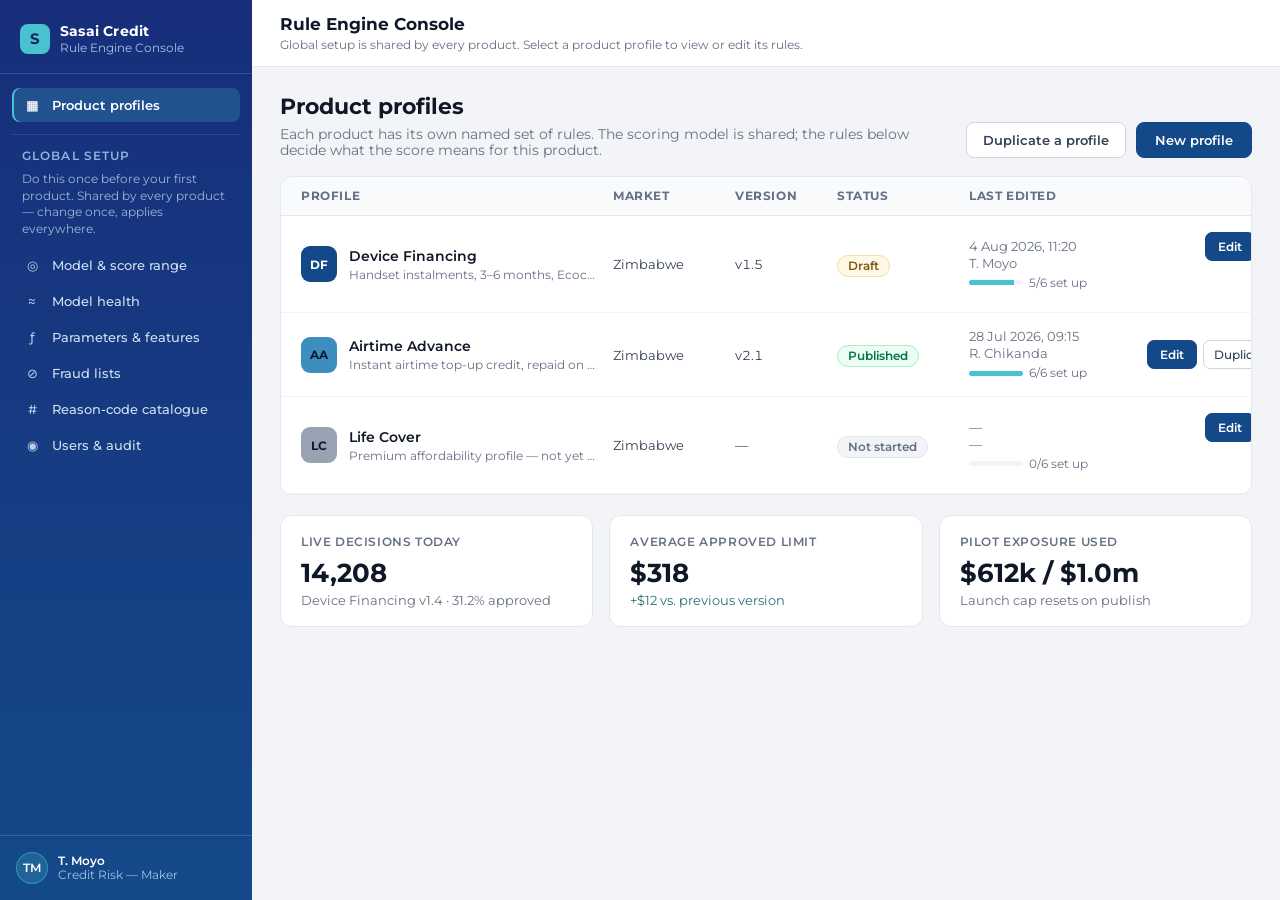
==== index.html @ 937eac9e "Sasai Credit — Rule Engine Console A maker-checker console for configuring credit decisioning per pr" ====
<!DOCTYPE html>
<html lang="en">
<head>
<meta charset="utf-8">
<meta name="viewport" content="width=device-width, initial-scale=1">
<title>Sasai Credit — Rule Engine Console</title>
<link rel="preconnect" href="https://fonts.googleapis.com">
<link rel="preconnect" href="https://fonts.gstatic.com" crossorigin>
<link href="https://fonts.googleapis.com/css2?family=Montserrat:wght@400;500;600;700&display=swap" rel="stylesheet">
<link rel="stylesheet" href="styles.css">
</head>
<body>

<div class="shell">

  <aside class="sidebar">
    <div class="sidebar-brand">
      <div class="brand-mark">S</div>
      <div>
        <div class="brand-name">Sasai Credit</div>
        <div class="brand-sub">Rule Engine Console</div>
      </div>
    </div>

    <nav class="sidebar-nav" id="nav">
      <div class="nav-heading">Configure</div>
    </nav>

    <div class="sidebar-user">
      <div class="user-avatar">TM</div>
      <div class="user-meta">
        <div class="user-name">T. Moyo</div>
        <div class="user-role">Credit Risk — Maker</div>
      </div>
    </div>
  </aside>

  <main class="main">

    <header class="topbar" id="topbar"></header>

    <div class="content" id="view"></div>

  </main>

  <div id="modal"></div>

  <div id="a11y-status" class="sr-only" role="status" aria-live="polite" aria-atomic="true"></div>

</div>

<script src="data.js"></script>
<script src="app.js"></script>
</body>
</html>
---- styles.css ----
/* Sasai Credit — Rule Engine Console */

html, body { margin: 0; padding: 0; background: #ffffff; }
body {
  font-family: Montserrat, Arial, Helvetica, sans-serif;
  color: #101828;
  -webkit-font-smoothing: antialiased;
}
a { color: #144989; text-decoration: none; }
a:hover { color: #172E7B; text-decoration: underline; }
input, select, button, textarea { font-family: inherit; }
::-webkit-scrollbar { width: 10px; height: 10px; }
::-webkit-scrollbar-thumb { background: #D0D5DD; border-radius: 8px; border: 3px solid #fff; }

/* ---------- A11y foundations ---------- */

/* One global, on-brand focus treatment. Nothing anywhere may suppress it. */
:focus-visible {
  outline: 2px solid #144989;
  outline-offset: 2px;
  border-radius: 6px;
}
/* Light-on-dark variant for the navy sidebar */
.sidebar :focus-visible { outline-color: #48C2CF; }
/* Dark chrome (active tabs, primary buttons, chips on navy) keep the navy ring */
.btn-primary:focus-visible, .val-chip.on:focus-visible, .di-tab.active:focus-visible {
  outline-color: #144989;
  outline-offset: 3px;
}

/* Headings carry the existing classes; strip the UA defaults so styling is unchanged. */
h1, h2, h3, h4, h5, h6 { margin: 0; font-size: inherit; font-weight: inherit; }

/* Visually hidden but available to assistive technology */
.sr-only {
  position: absolute;
  width: 1px; height: 1px;
  padding: 0; margin: -1px;
  overflow: hidden;
  clip: rect(0 0 0 0);
  clip-path: inset(50%);
  white-space: nowrap;
  border: 0;
}

/* ---------- Layout ---------- */

.shell { display: flex; min-height: 100vh; background: #F2F4F7; }

.sidebar {
  width: 252px;
  flex: 0 0 252px;
  background: linear-gradient(180deg, #172E7B 0%, #144989 100%);
  color: #fff;
  display: flex;
  flex-direction: column;
  position: sticky;
  top: 0;
  height: 100vh;
}
.sidebar-brand {
  padding: 22px 20px 18px 20px;
  display: flex;
  align-items: center;
  gap: 10px;
  border-bottom: 1px solid rgba(255,255,255,0.14);
}
.brand-mark {
  width: 30px; height: 30px; border-radius: 8px;
  background: #48C2CF;
  display: flex; align-items: center; justify-content: center;
  font-weight: 700; font-size: 15px; color: #10265E;
}
.brand-name { font-size: 14px; font-weight: 700; letter-spacing: 0.2px; }
.brand-sub { font-size: 11.5px; color: #9FC6E8; margin-top: 1px; }

.sidebar-nav {
  padding: 14px 12px;
  display: flex;
  flex-direction: column;
  gap: 2px;
  overflow-y: auto;
}
.nav-heading {
  font-size: 11.5px; letter-spacing: 1.1px; text-transform: uppercase;
  color: #8FB4DB; padding: 8px 10px 6px 10px; font-weight: 600;
  margin-top: 10px;
  border-top: 1px solid rgba(255,255,255,0.10);
  padding-top: 14px;
}
.nav-helper {
  font-size: 11.5px; color: rgba(207,224,240,0.75);
  padding: 0 10px 8px 10px; line-height: 1.45;
}
.nav-btn {
  display: flex; align-items: center; gap: 11px;
  min-height: 24px;
  width: 100%; text-align: left;
  padding: 9px 11px; border-radius: 8px;
  border: none; cursor: pointer;
  font-size: 13px; font-weight: 500;
  color: #CFE0F0; background: transparent;
}
.nav-btn .nav-icon { width: 18px; text-align: center; font-size: 13px; opacity: 0.9; }
.nav-btn.active {
  font-weight: 600; color: #fff;
  background: rgba(72,194,207,0.22);
  box-shadow: inset 2px 0 0 #48C2CF;
}
.nav-btn:not(.active):hover { background: rgba(255,255,255,0.06); color: #fff; }

.sidebar-user {
  margin-top: auto;
  padding: 16px;
  border-top: 1px solid rgba(255,255,255,0.14);
  display: flex; align-items: center; gap: 10px;
}
.user-avatar {
  width: 30px; height: 30px; border-radius: 50%;
  background: rgba(72,194,207,0.22);
  border: 1px solid rgba(72,194,207,0.5);
  display: flex; align-items: center; justify-content: center;
  font-size: 11.5px; font-weight: 600;
}
.user-meta { line-height: 1.3; }
.user-name { font-size: 12px; font-weight: 600; }
.user-role { font-size: 11.5px; color: #9FC6E8; }

.main { flex: 1; min-width: 0; display: flex; flex-direction: column; }

.topbar {
  position: sticky; top: 0; z-index: 20;
  background: #ffffff;
  border-bottom: 1px solid #E4E7EC;
  padding: 14px 28px;
  display: flex; align-items: center; gap: 18px;
}
.topbar-title { min-width: 0; }
.topbar-row { display: flex; align-items: center; gap: 10px; }
.profile-name { font-size: 17px; font-weight: 700; color: #101828; }
.version-pill {
  font-size: 11.5px; font-weight: 600; color: #144989;
  background: #EAF0F7; border: 1px solid #D3E0EE;
  padding: 2px 8px; border-radius: 20px;
}
.profile-sub { font-size: 12px; color: #667085; margin-top: 3px; }
.topbar-actions { margin-left: auto; display: flex; align-items: center; gap: 10px; }
.dirty-label { font-size: 12px; color: #667085; margin-right: 4px; }

.content {
  flex: 1;
  padding: 26px 28px 60px 28px;
  max-width: 1320px;
  width: 100%;
  box-sizing: border-box;
}

/* ---------- Buttons ---------- */

.btn {
  padding: 9px 16px; border-radius: 8px;
  font-size: 13px; font-weight: 600; cursor: pointer;
}
.btn-outline { border: 1px solid #D0D5DD; background: #fff; color: #344054; }
.btn-outline:hover { border-color: #144989; color: #144989; }
.btn-primary { border: 1px solid #144989; background: #144989; color: #fff; }
.btn-primary:hover { background: #172E7B; border-color: #172E7B; }
.btn-primary.btn-wide { padding: 9px 20px; }

.btn-sm { padding: 6px 10px; border-radius: 7px; font-size: 12px; font-weight: 500; min-height: 24px; box-sizing: border-box; }
.btn-sm.btn-outline:hover { border-color: #144989; color: #344054; }
.btn-sm.btn-primary { padding: 6px 12px; font-weight: 600; }

/* ---------- Shared blocks ---------- */

.page-title { margin: 0; font-size: 22px; font-weight: 700; color: #101828; }
.page-desc {
  margin: 6px 0 0 0; font-size: 13.5px; color: #667085;
  max-width: 680px; text-wrap: pretty;
}
.page-head { display: flex; align-items: flex-end; gap: 16px; margin-bottom: 18px; }
.page-head-actions { margin-left: auto; display: flex; align-items: center; gap: 10px; }

.card {
  background: #fff;
  border: 1px solid #E4E7EC;
  border-radius: 12px;
}

.chip {
  font-size: 11.5px; font-weight: 600;
  padding: 3px 10px; border-radius: 20px;
  white-space: nowrap;
}

.grid-head {
  background: #F9FAFB;
  border-bottom: 1px solid #E4E7EC;
  font-size: 11.5px; font-weight: 700;
  letter-spacing: 0.6px; text-transform: uppercase; color: #667085;
}

/* ---------- Profiles ---------- */

.profiles-grid {
  display: grid;
  grid-template-columns: minmax(300px, 2.2fr) minmax(110px, 1fr) minmax(90px, 0.8fr) minmax(120px, 1fr) minmax(150px, 1.3fr) 210px;
  gap: 12px;
  padding: 12px 20px;
  min-width: 1040px;
}
.profile-row { padding: 16px 20px; border-bottom: 1px solid #F2F4F7; align-items: center; }
.profile-row:hover { background: #FBFCFD; }

.stat-cards { display: grid; grid-template-columns: repeat(3, 1fr); gap: 16px; margin-top: 20px; }
.stat-card { padding: 18px 20px; }
.stat-label {
  font-size: 12px; color: #667085; font-weight: 600;
  text-transform: uppercase; letter-spacing: 0.6px;
}
.stat-value { font-size: 26px; font-weight: 700; color: #101828; margin-top: 8px; }
.stat-note { font-size: 12.5px; color: #667085; margin-top: 4px; }

/* ---------- Rule editor ---------- */

.section-card { margin-bottom: 14px; overflow: hidden; }
.section-head {
  display: flex; align-items: center; gap: 14px;
  padding: 15px 20px; cursor: pointer;
}
.section-head:hover { background: #FBFCFD; }
.section-num {
  width: 26px; height: 26px; border-radius: 7px;
  background: #EAF0F7; color: #144989;
  display: flex; align-items: center; justify-content: center;
  font-size: 12px; font-weight: 700;
}
.section-title { font-size: 14.5px; font-weight: 700; color: #101828; }
.section-desc { font-size: 12.5px; color: #667085; margin-top: 2px; }
.section-count {
  font-size: 11.5px; font-weight: 600; color: #344054;
  background: #F2F4F7; padding: 4px 10px; border-radius: 20px;
}
.section-chevron {
  font-size: 12px; color: #667085;
  min-width: 24px; min-height: 24px; margin: -4px -6px -4px 0;
  display: inline-flex; align-items: center; justify-content: center;
}

.rule-row { padding: 14px 20px; border-bottom: 1px solid #F6F7F9; }
.rule-inner { display: flex; align-items: flex-start; gap: 14px; }
.rule-sentence { font-size: 13.5px; line-height: 1.55; text-wrap: pretty; }
.rule-controls {
  display: flex; flex-wrap: wrap; align-items: center;
  gap: 8px; margin-top: 10px;
}
.rule-controls select, .rule-controls input {
  height: 34px; padding: 0 10px;
  border: 1px solid #D0D5DD; border-radius: 8px;
  background: #fff; font-size: 12.5px; color: #101828;
}
.rule-controls select { cursor: pointer; }
.rule-param { min-width: 210px; }
.rule-op { min-width: 110px; }
.rule-value { width: 170px; }
.rule-then { font-size: 12px; color: #667085; padding: 0 2px; }
.rule-action {
  background: #F8FAFC !important;
  color: #144989 !important;
  font-weight: 600;
  min-width: 200px;
}
.rule-code {
  font-size: 11.5px; font-weight: 600; color: #667085;
  background: #F2F4F7; border: 1px solid #E4E7EC;
  padding: 5px 9px; border-radius: 6px;
  font-family: Arial, sans-serif;
}
.rule-remove {
  border: none; background: transparent; color: #667085;
  font-size: 15px; cursor: pointer; line-height: 1;
  min-width: 24px; min-height: 24px; padding: 4px 6px;
  display: inline-flex; align-items: center; justify-content: center;
  border-radius: 6px; box-sizing: border-box;
}
.rule-remove:hover { color: #B42318; background: #FEF3F2; }
/* Two-step delete: the second click confirms. */
.rule-remove.confirming {
  width: auto; padding: 4px 9px;
  font-size: 11.5px; font-weight: 700;
  color: #B42318; background: #FEF3F2; border: 1px solid #FECDCA;
}

.switch {
  flex: 0 0 auto;
  width: 38px; height: 22px; border-radius: 20px;
  border: none; cursor: pointer; padding: 0;
  position: relative; margin-top: 2px;
  background: #D0D5DD;
  transition: background 140ms;
}
.switch.on { background: #144989; }
.switch::before {
  content: ''; position: absolute;
  left: 0; right: 0; top: 50%;
  transform: translateY(-50%);
  height: 24px; min-width: 24px;
}
.switch .knob {
  position: absolute; top: 3px; left: 3px;
  width: 16px; height: 16px; border-radius: 50%;
  background: #fff; transition: left 140ms; display: block;
}
.switch.on .knob { left: 19px; }

.switch-lg { width: 40px; height: 23px; margin-top: 0; }
.switch-lg .knob { width: 17px; height: 17px; }
.switch-lg.on .knob { left: 20px; }

.add-rule-wrap { padding: 4px 20px 0 58px; }
.add-rule {
  padding: 8px 14px; border-radius: 8px;
  border: 1px dashed #B6C2D2; background: #fff;
  color: #144989; font-size: 12.5px; font-weight: 600; cursor: pointer;
}
.add-rule:hover { background: #F6F9FC; border-color: #144989; }

/* ---------- Score bands ---------- */

.bands-card { padding: 24px 26px 20px 26px; }
.bands-toolbar { display: flex; align-items: center; gap: 16px; margin-bottom: 18px; }
.bands-toolbar label { font-size: 13px; font-weight: 600; color: #344054; }
.score-input {
  height: 32px; width: 74px; padding: 0 10px;
  border: 1px solid #D0D5DD; border-radius: 8px;
  font-size: 12.5px; text-align: center;
}
.drag-hint { margin-left: auto; font-size: 12.5px; color: #667085; }

.ruler { position: relative; height: 122px; user-select: none; }
.ruler-track {
  position: absolute; left: 0; right: 0; top: 22px; height: 56px;
  border-radius: 10px; overflow: hidden; display: flex; background: #F2F4F7;
}
.band-seg {
  display: flex; flex-direction: column; justify-content: center;
  padding: 0 12px; box-sizing: border-box; overflow: hidden;
  border-right: 1px solid rgba(255,255,255,0.5);
}
.band-seg-label {
  font-size: 12.5px; font-weight: 700; color: #fff;
  white-space: nowrap; overflow: hidden; text-overflow: ellipsis;
}
.band-seg-range { font-size: 11.5px; color: rgba(255,255,255,0.88); margin-top: 2px; white-space: nowrap; }

.band-handle {
  position: absolute; top: 12px;
  padding: 0 11px; margin: 0 -11px;
  transform: translateX(-50%);
  cursor: ew-resize; touch-action: none;
  display: flex; flex-direction: column; align-items: center;
}
.band-handle-bar {
  width: 3px; height: 76px; background: #101828;
  border-radius: 2px; box-shadow: 0 0 0 2px rgba(255,255,255,0.9);
}
.band-handle-value {
  position: absolute; top: 82px; left: 50%;
  transform: translateX(-50%);
  background: #101828; color: #fff;
  font-size: 11.5px; font-weight: 700;
  padding: 3px 8px; border-radius: 6px;
  font-variant-numeric: tabular-nums;
}
.ruler-min { position: absolute; left: 0; top: 0; font-size: 11.5px; color: #667085; font-weight: 600; }
.ruler-max { position: absolute; right: 0; top: 0; font-size: 11.5px; color: #667085; font-weight: 600; }

.bands-table { margin-top: 26px; border: 1px solid #E4E7EC; border-radius: 10px; overflow-x: auto; }
.bands-grid {
  display: grid;
  grid-template-columns: minmax(150px, 1.4fr) minmax(90px, 0.9fr) minmax(190px, 1.6fr) minmax(90px, 0.9fr) minmax(80px, 0.8fr) minmax(140px, 1fr);
  gap: 12px;
  min-width: 860px;
}
.bands-grid.grid-head { padding: 11px 18px; }
.band-row { padding: 12px 18px; border-bottom: 1px solid #F2F4F7; align-items: center; }
.band-dot { width: 10px; height: 10px; border-radius: 3px; display: inline-block; }
.pop-track { flex: 1; height: 6px; background: #F2F4F7; border-radius: 4px; overflow: hidden; }
.pop-fill { height: 100%; }

/* ---------- Limits ---------- */

.limits-grid { display: grid; grid-template-columns: 1.15fr 1fr; gap: 16px; align-items: start; }
.panel { padding: 20px 22px; }
.panel-title { font-size: 14.5px; font-weight: 700; color: #101828; }
.panel-sub { font-size: 12.5px; color: #667085; margin-top: 4px; }

.howto {
  margin: 12px 0 0 0; padding: 12px 14px 12px 30px;
  background: #F8FAFC; border: 1px solid #E4E7EC; border-radius: 9px;
  font-size: 12.5px; color: #344054; line-height: 1.6;
}
.howto li { margin-bottom: 4px; text-wrap: pretty; }
.howto li:last-child { margin-bottom: 0; }
.howto code {
  font-family: inherit; font-weight: 700; color: #B42318;
  background: #FEF3F2; border: 1px solid #FECDCA;
  padding: 1px 6px; border-radius: 5px;
}
.howto-example {
  margin: 10px 0 0 0; font-size: 12.5px; color: #344054;
  padding: 9px 12px; border-left: 3px solid #48C2CF;
  background: rgba(72,194,207,0.08); border-radius: 0 7px 7px 0;
}
.matrix-axis-top {
  font-size: 11.5px; font-weight: 600; color: #667085;
  margin-bottom: 4px; padding-left: 2px;
}

.matrix-wrap { margin-top: 16px; overflow-x: auto; }
.matrix { width: 100%; border-collapse: collapse; font-size: 12.5px; }
.matrix th {
  padding: 8px 10px; color: #667085; font-weight: 700;
  font-size: 11.5px; text-transform: uppercase; letter-spacing: 0.5px;
}
.matrix th:first-child { text-align: left; }
.matrix td {
  padding: 9px 10px; border-top: 1px solid #F2F4F7;
  text-align: center; font-variant-numeric: tabular-nums; font-weight: 600;
}
.matrix td.matrix-band { text-align: left; color: #101828; white-space: nowrap; }

.field-row {
  display: flex; align-items: center; gap: 12px;
  padding: 9px 0; border-bottom: 1px solid #F6F7F9;
}
.field-label { font-size: 13px; color: #101828; font-weight: 500; }
.field-hint { font-size: 11.5px; color: #667085; margin-top: 2px; }
.field-value {
  font-size: 13px; font-weight: 700; color: #144989;
  background: #EAF0F7; border: 1px solid #D3E0EE;
  padding: 5px 12px; border-radius: 7px; white-space: nowrap;
}

/* Explanatory footnote panel used under a configuration screen */
.explainer-note {
  padding: 16px 18px;
  background: #F8FAFC; border: 1px solid #E4E7EC; border-radius: 10px;
  font-size: 13px; color: #344054; line-height: 1.6; text-wrap: pretty;
}

/* ---------- Simulation ---------- */

.sim-select {
  height: 38px; padding: 0 12px;
  border: 1px solid #D0D5DD; border-radius: 8px;
  background: #fff; font-size: 13px; cursor: pointer;
}
.sim-run { padding: 10px 20px; }
.sim-stats { display: grid; grid-template-columns: repeat(auto-fit, minmax(170px, 1fr)); gap: 14px; }
.sim-stat-label {
  font-size: 11.5px; color: #667085; font-weight: 700;
  text-transform: uppercase; letter-spacing: 0.6px;
}
.sim-grid { display: grid; grid-template-columns: 1.3fr 1fr; gap: 16px; margin-top: 16px; align-items: start; }
.sim-chart {
  margin-top: 20px; display: flex; align-items: flex-end; gap: 26px;
  height: 210px; padding: 0 6px; overflow: hidden;
}
.sim-col {
  flex: 1; display: flex; flex-direction: column; align-items: center;
  height: 100%; justify-content: flex-end; gap: 8px;
}
.sim-bars { display: flex; align-items: flex-end; gap: 6px; height: 100%; width: 100%; justify-content: center; }
.sim-bar { width: 26px; border-radius: 5px 5px 0 0; }
.sim-bar.live { background: #C7D3E2; }
.sim-bar.draft { background: #144989; }
.sim-col-label { font-size: 11.5px; color: #344054; font-weight: 600; text-align: center; }
.sim-col-pct { font-size: 11.5px; color: #667085; }
.sim-legend { display: flex; gap: 18px; margin-top: 16px; font-size: 12px; color: #667085; }
.sim-legend span { display: flex; align-items: center; gap: 6px; }
.legend-swatch { width: 10px; height: 10px; border-radius: 3px; display: inline-block; }

.driver-row { padding: 11px 0; border-bottom: 1px solid #F6F7F9; }
.driver-title { font-size: 13px; color: #101828; font-weight: 600; }
.driver-detail { font-size: 12.5px; color: #667085; margin-top: 3px; line-height: 1.5; text-wrap: pretty; }
.blast-note {
  margin-top: 14px; padding: 12px 14px;
  background: #FFF8E6; border: 1px solid #F5DFA5; border-radius: 9px;
  font-size: 12.5px; color: #7A5B12; line-height: 1.5;
}

/* ---------- Model health charts ---------- */

.dist-chart {
  display: flex; align-items: flex-end; gap: 3px;
  height: 150px; padding: 0 2px;
}
.dist-bar {
  flex: 1; background: #144989;
  border-radius: 3px 3px 0 0; min-height: 2px;
}
.dist-axis {
  display: flex; justify-content: space-between;
  font-size: 11.5px; color: #667085; margin-top: 6px; padding: 0 2px;
  font-variant-numeric: tabular-nums;
}

.badband-chart {
  display: flex; align-items: flex-end; gap: 14px;
  height: 185px; padding: 0 4px;
}
.badband-col {
  flex: 1; display: flex; flex-direction: column; align-items: center;
  justify-content: flex-end; height: 100%; gap: 5px; min-width: 0;
}
.badband-value {
  font-size: 11.5px; font-weight: 700; color: #344054;
  font-variant-numeric: tabular-nums;
}
.badband-bar {
  width: 100%; max-width: 46px; background: #144989;
  border-radius: 4px 4px 0 0; min-height: 3px;
}
.badband-label {
  font-size: 11.5px; color: #667085; font-weight: 600;
  text-align: center; white-space: nowrap; overflow: hidden;
  text-overflow: ellipsis; max-width: 100%;
}

/* ---------- Versions ---------- */

.versions-grid { display: grid; grid-template-columns: 1.1fr 1fr; gap: 16px; align-items: start; }
.list-card { overflow: hidden; }
.list-card-head {
  padding: 15px 20px; border-bottom: 1px solid #E4E7EC;
  font-size: 14.5px; font-weight: 700; color: #101828;
}
.version-row {
  display: flex; gap: 14px; padding: 15px 20px;
  border-bottom: 1px solid #F2F4F7; align-items: flex-start;
}
.version-dot { width: 9px; height: 9px; border-radius: 50%; margin-top: 6px; flex: 0 0 9px; }
.version-name { font-size: 13.5px; font-weight: 700; color: #101828; }
.version-summary { font-size: 12.5px; color: #667085; margin-top: 4px; line-height: 1.5; text-wrap: pretty; }
.version-meta { font-size: 11.5px; color: #667085; margin-top: 5px; }
.version-action {
  padding: 6px 12px; border-radius: 7px;
  min-height: 24px; box-sizing: border-box;
  border: 1px solid #D0D5DD; background: #fff;
  font-size: 12px; font-weight: 600; cursor: pointer; white-space: nowrap;
}
.version-action:hover { border-color: #144989; }

.audit-row { padding: 13px 20px; border-bottom: 1px solid #F6F7F9; }
.audit-what { font-size: 12.5px; color: #101828; line-height: 1.5; text-wrap: pretty; }
.audit-when { font-size: 11.5px; color: #667085; margin-top: 4px; }

/* ---------- Profile workspace ---------- */

.profile-row-click { cursor: pointer; }

.crumbs {
  display: flex; align-items: center; gap: 8px;
  font-size: 12.5px; margin-bottom: 14px;
}
.crumb-sep { color: #667085; }
.crumb-current { color: #667085; font-weight: 600; }

.tabbar {
  display: flex; gap: 2px; flex-wrap: wrap;
  border-bottom: 1px solid #E4E7EC;
  margin-bottom: 18px;
}
.tab {
  padding: 10px 14px;
  min-height: 24px; box-sizing: border-box;
  border: none; background: transparent; cursor: pointer;
  font-size: 13px; font-weight: 600; color: #667085;
  border-bottom: 2px solid transparent;
  margin-bottom: -1px;
}
.tab:hover { color: #144989; }
.tab.active { color: #144989; border-bottom-color: #144989; }

.mode-pill {
  font-size: 11.5px; font-weight: 600;
  padding: 3px 10px; border-radius: 20px; white-space: nowrap;
  background: #F2F4F7; color: #667085; border: 1px solid #E4E7EC;
}
.mode-pill.editing {
  background: rgba(72,194,207,0.14); color: #144989; border-color: rgba(72,194,207,0.5);
}

.view-banner {
  display: flex; align-items: center; justify-content: space-between; gap: 14px;
  margin-bottom: 18px; padding: 11px 14px;
  background: #F8FAFC; border: 1px solid #E4E7EC; border-radius: 9px;
  font-size: 12.5px; color: #344054; line-height: 1.5;
}

/* Read-only view: form controls and mutating buttons are inert and dimmed;
   navigation (tabs, section collapse, links) keeps working. */
.profile-content.view-mode input,
.profile-content.view-mode select,
.profile-content.view-mode textarea,
.profile-content.view-mode .switch,
.profile-content.view-mode .band-handle,
.profile-content.view-mode .add-rule,
.profile-content.view-mode .rule-remove,
.profile-content.view-mode .version-action,
.profile-content.view-mode .val-chip,
.profile-content.view-mode .btn {
  pointer-events: none;
  opacity: 0.55;
}

/* ---------- Global setup ---------- */

.global-note {
  display: inline-flex; align-items: center;
  margin-bottom: 18px; padding: 8px 14px;
  background: rgba(72,194,207,0.10);
  border: 1px solid rgba(72,194,207,0.45);
  border-radius: 8px;
  font-size: 12.5px; color: #144989; font-weight: 500;
}
.nav-link {
  color: #144989; font-weight: 600; cursor: pointer;
}
.nav-link:hover { color: #172E7B; text-decoration: underline; }
.readonly-value {
  font-size: 13px; font-weight: 700; color: #344054;
  background: #F2F4F7; border: 1px solid #E4E7EC;
  padding: 5px 12px; border-radius: 7px; white-space: nowrap;
}
.inherited-tag { font-size: 12px; color: #667085; }
.param-label-input {
  flex: 1; min-width: 0;
  height: 32px; padding: 0 10px;
  border: 1px solid #D0D5DD; border-radius: 8px;
  font-size: 12.5px; color: #101828; background: #fff;
}
.param-label-input:focus { border-color: #144989; }
.param-usage {
  font-size: 11.5px; color: #667085; white-space: nowrap;
  width: 220px; text-align: right;
}
.user-avatar-dark {
  color: #144989;
  background: #EAF0F7;
  border: 1px solid #D3E0EE;
  flex: 0 0 30px;
}

/* ---------- Section scoping: typed values & warnings ---------- */

.field-invalid { border-color: #F5A623 !important; background: #FFFBF2 !important; }

.rule-row-warn { box-shadow: inset 3px 0 0 #F5A623; }
.rule-warn {
  margin-top: 8px; padding: 7px 10px;
  background: #FFF8E6; border: 1px solid #F5DFA5; border-radius: 7px;
  font-size: 11.5px; color: #7A5B12; line-height: 1.5;
}
.rule-warn strong { font-weight: 700; }
.rule-warn .nav-link { color: #7A5B12; text-decoration: underline; }

.val-num {
  display: inline-flex; align-items: center; gap: 5px;
  height: 34px; padding: 0 10px;
  border: 1px solid #D0D5DD; border-radius: 8px; background: #fff;
}
.val-affix { font-size: 12.5px; color: #667085; font-weight: 600; }
.val-input {
  width: 78px; border: none !important;
  font-size: 12.5px; color: #101828; font-weight: 600;
  font-variant-numeric: tabular-nums; background: transparent;
  padding: 0 !important; height: auto !important;
}
.val-unit { font-size: 11.5px; color: #667085; white-space: nowrap; }
.val-select { width: auto; min-width: 190px; max-width: 280px; cursor: pointer; }

.val-chips { display: inline-flex; align-items: center; gap: 5px; flex-wrap: wrap; }
.val-chip {
  padding: 6px 10px; border-radius: 20px;
  min-height: 24px; min-width: 24px; box-sizing: border-box;
  border: 1px solid #D0D5DD; background: #fff;
  font-size: 11.5px; font-weight: 500; color: #667085; cursor: pointer;
}
.val-chip:hover { border-color: #144989; color: #144989; }
.val-chip.on { background: #144989; border-color: #144989; color: #fff; font-weight: 600; }
.val-chip-unknown { background: #F5A623; border-color: #F5A623; }

/* ---------- Parameters: type + section tags ---------- */

.param-row { padding: 12px 0; border-bottom: 1px solid #F2F4F7; }
.param-row-top { display: flex; align-items: center; gap: 10px; flex-wrap: wrap; }
.param-row-top .param-label-input { flex: 1 1 240px; min-width: 240px; }
.param-row-top .param-usage { width: auto; }
.param-type {
  font-size: 11.5px; font-weight: 600; color: #144989;
  background: #EAF0F7; border: 1px solid #D3E0EE;
  padding: 3px 9px; border-radius: 20px; white-space: nowrap;
}
.param-values {
  margin-top: 7px; font-size: 11.5px; color: #667085;
  display: flex; align-items: center; gap: 5px; flex-wrap: wrap;
}
.param-value-chip {
  background: #F2F4F7; border-radius: 5px;
  padding: 2px 7px; color: #667085; font-size: 11.5px;
}
.param-sections {
  margin-top: 9px; display: flex; align-items: center; gap: 5px; flex-wrap: wrap;
}
.param-sections-label {
  font-size: 11.5px; font-weight: 700; letter-spacing: 0.4px;
  text-transform: uppercase; color: #667085; margin-right: 4px;
}
.sec-chip {
  padding: 4px 9px; border-radius: 20px;
  min-height: 24px; box-sizing: border-box;
  border: 1px dashed #D0D5DD; background: #fff;
  font-size: 11.5px; font-weight: 500; color: #667085; cursor: pointer;
}
.sec-chip:hover { border-color: #144989; color: #144989; }
.sec-chip.on {
  background: rgba(72,194,207,0.16); border: 1px solid #48C2CF;
  color: #144989; font-weight: 600;
}

/* ---------- Set-up progress: folded into the tab row ---------- */

/* One navigation control. The tabs ARE the steps; the line below is a summary,
   not a second list of the same destinations. */
.tabbar { align-items: stretch; }
.tab { display: inline-flex; align-items: center; gap: 7px; }
.tab-num {
  flex: 0 0 auto;
  min-width: 17px; height: 17px; border-radius: 50%;
  display: inline-flex; align-items: center; justify-content: center;
  font-size: 11.5px; font-weight: 700; line-height: 1;
  background: #F2F4F7; color: #667085;
  padding: 0 4px; box-sizing: border-box;
}
.tab.active .tab-num { background: #EAF0F7; color: #144989; }
.tab.is-done .tab-num { background: #ECFDF3; color: #067647; }
.tab-status { font-size: 11.5px; font-weight: 700; line-height: 1; }
.tab-status.is-done { color: #067647; }
.tab-status.is-partial {
  width: 7px; height: 7px; border-radius: 50%;
  background: #F5B546; display: inline-block;
}
.setup-summary {
  display: flex; align-items: center; gap: 10px; flex-wrap: wrap;
  margin: -8px 0 18px 0;
}
.setup-count {
  font-size: 11.5px; font-weight: 700; color: #144989;
  background: #EAF0F7; border: 1px solid #D3E0EE;
  padding: 2px 9px; border-radius: 20px;
}
.setup-progress-track {
  width: 96px; height: 5px; border-radius: 4px;
  background: #E4E7EC; overflow: hidden; display: inline-block;
}
.setup-progress-fill { display: block; height: 100%; background: #48C2CF; }
.setup-hint { font-size: 11.5px; color: #667085; }

.step-footer {
  display: flex; align-items: center; justify-content: space-between; gap: 14px;
  margin-top: 20px; padding-top: 16px; border-top: 1px solid #E4E7EC;
}
.step-footer-state { font-size: 12px; color: #667085; }
.step-footer-state.is-done { color: #067647; font-weight: 600; }
.step-footer-state.is-partial { color: #7A5B12; font-weight: 600; }

/* The footer's Next/Back links stay live in read-only view — they only navigate. */
.profile-content.view-mode .step-footer .btn { pointer-events: auto; opacity: 1; }

.btn.is-disabled { opacity: 0.45; cursor: not-allowed; }

.row-progress {
  display: flex; align-items: center; gap: 6px;
  margin-top: 5px; font-size: 11.5px; color: #667085;
}
.row-progress-track {
  width: 54px; height: 5px; border-radius: 4px;
  background: #F2F4F7; overflow: hidden; display: inline-block;
}
.row-progress-fill { display: block; height: 100%; background: #48C2CF; }

/* ---------- Limits & affordability: editable fields ---------- */

.matrix-col-input {
  width: 100%; min-width: 78px; height: 28px; padding: 0 6px;
  border: 1px solid transparent; border-radius: 6px; background: transparent;
  font-size: 11.5px; font-weight: 700; letter-spacing: 0.5px;
  text-transform: uppercase; color: #667085; text-align: center;
}
.matrix-col-input:hover { border-color: #E4E7EC; background: #fff; }
.matrix-col-input:focus { border-color: #144989; background: #fff; }
.matrix-cell-input {
  width: 100%; min-width: 62px; height: 30px; padding: 0 6px;
  border: 1px solid transparent; border-radius: 6px; background: transparent;
  font-size: 12.5px; font-weight: 600; text-align: center;
  font-variant-numeric: tabular-nums;
}
.matrix-cell-input:hover { border-color: #D0D5DD; background: rgba(255,255,255,0.75); }
.matrix-cell-input:focus { border-color: #144989; background: #fff; }

.lim-num { height: 32px; flex: 0 0 auto; }
.lim-num .val-input { width: 84px; text-align: right; }
.lim-text, .lim-select {
  height: 32px; padding: 0 10px; max-width: 210px;
  border: 1px solid #D0D5DD; border-radius: 8px; background: #fff;
  font-size: 12.5px; color: #101828; font-weight: 600;
}
.lim-select { cursor: pointer; }
.lim-text:focus, .lim-select:focus { border-color: #144989; }

.profile-content.view-mode .matrix-col-input,
.profile-content.view-mode .matrix-cell-input {
  pointer-events: none; opacity: 0.75;
}

/* ---------- Reason codes on rule rows ---------- */

.rule-rc-row {
  display: flex; align-items: center; gap: 8px; flex-wrap: wrap;
  margin-top: 8px; padding-top: 8px;
  border-top: 1px dashed #EDF0F4;
}
.rule-rc-label {
  font-size: 11.5px; font-weight: 700; letter-spacing: 0.4px;
  text-transform: uppercase; color: #667085;
}
.rule-rc {
  height: 30px; padding: 0 8px;
  border: 1px solid #D0D5DD; border-radius: 8px;
  background: #F8FAFC; font-size: 12px; color: #144989; font-weight: 600;
  min-width: 300px; cursor: pointer;
}
.rule-rc-hint { font-size: 11.5px; color: #667085; }

/* ---------- Reason-code catalogue ---------- */

.rc-row {
  display: flex; align-items: flex-start; gap: 14px;
  padding: 14px 20px; border-bottom: 1px solid #F2F4F7;
}
.rc-row.rc-inactive { background: #FCFCFD; }
.rc-row.rc-inactive .rc-code,
.rc-row.rc-inactive .rc-fields { opacity: 0.55; }
.rc-code { margin-top: 20px; flex: 0 0 auto; }
.rc-fields { flex: 1; min-width: 0; display: flex; flex-direction: column; gap: 8px; }
.rc-field { display: flex; flex-direction: column; gap: 3px; }
.rc-field-label {
  font-size: 11.5px; font-weight: 700; letter-spacing: 0.4px;
  text-transform: uppercase; color: #667085;
}
.rc-field input {
  height: 32px; padding: 0 10px;
  border: 1px solid #D0D5DD; border-radius: 8px;
  background: #fff; font-size: 12.5px; color: #101828;
}
.rc-field input:focus { border-color: #144989; }
.rc-usage { font-size: 11.5px; color: #667085; }
.rc-toggle { margin-top: 18px; flex: 0 0 auto; }

/* ---------- Decision explanation ---------- */

.di-tabs { margin-left: auto; display: flex; gap: 6px; flex-wrap: wrap; }
.di-tab {
  padding: 6px 12px; border-radius: 7px;
  min-height: 24px; box-sizing: border-box;
  border: 1px solid #D0D5DD; background: #fff;
  font-size: 12px; font-weight: 600; color: #344054; cursor: pointer;
}
.di-tab:hover { border-color: #144989; color: #144989; }
.di-tab.active { background: #144989; border-color: #144989; color: #fff; }

.di-body { margin-top: 16px; }
.di-customer {
  display: flex; align-items: center; justify-content: space-between; gap: 14px;
  padding: 12px 14px; background: #F2F4F7; border-radius: 9px;
}
.di-customer-name { font-size: 13.5px; font-weight: 700; color: #101828; }
.di-customer-sub { font-size: 12px; color: #667085; margin-top: 2px; }
.di-detail {
  font-size: 12.5px; color: #344054; line-height: 1.55;
  margin: 12px 0 4px 0; text-wrap: pretty;
}
.di-group-label {
  font-size: 11.5px; font-weight: 700; letter-spacing: 0.5px;
  text-transform: uppercase; color: #667085;
  margin: 12px 0 6px 0;
}
.di-emit {
  display: flex; align-items: flex-start; gap: 12px;
  padding: 11px 14px; margin-bottom: 6px;
  border: 1px solid #E4E7EC; border-left: 3px solid #48C2CF;
  border-radius: 9px; background: #fff;
}
.di-emit .rule-code { margin-top: 1px; flex: 0 0 auto; }
.di-emit-label { font-size: 13px; font-weight: 600; color: #101828; }
.di-emit-source { font-size: 12px; color: #667085; margin-top: 3px; line-height: 1.45; }
.di-emit-consumer { font-size: 11.5px; color: #2A6F77; margin-top: 3px; }
.di-emit-consumer.di-none { color: #667085; }
.di-emit-note {
  font-size: 11.5px; font-weight: 600; color: #667085;
  background: #F2F4F7; border-radius: 20px;
  padding: 3px 10px; white-space: nowrap; flex: 0 0 auto;
}
.di-emit.di-none {
  border-left-color: #D0D5DD; color: #667085;
  font-size: 12.5px; background: #FCFCFD;
}

/* Sample switching stays live in read-only view — it mutates nothing. */
.profile-content.view-mode .di-tab { pointer-events: auto; opacity: 1; }

/* ---------- Fallback scorecard ---------- */

.fb-row {
  padding: 10px 0;
  border-bottom: 1px solid #F6F7F9;
}
.fb-row select, .fb-row input {
  height: 32px; padding: 0 8px;
  border: 1px solid #D0D5DD; border-radius: 8px;
  background: #fff; font-size: 12px; color: #101828;
}
.fb-row select { cursor: pointer; }
.fb-row select:disabled, .fb-row input:disabled {
  background: #F9FAFB; color: #667085; cursor: default;
}
.fb-signal { min-width: 170px; max-width: 200px; }
.fb-op { min-width: 88px; }
.fb-value { width: 150px; }
.fb-points {
  width: 64px; text-align: right;
  font-weight: 700; color: #144989;
  font-variant-numeric: tabular-nums;
}
.fb-tier-input {
  height: 30px; width: 58px; padding: 0 8px;
  border: 1px solid #D0D5DD; border-radius: 7px;
  font-size: 12.5px; text-align: center;
  font-variant-numeric: tabular-nums;
}
.fb-check {
  display: flex; align-items: flex-start; gap: 8px;
  min-height: 24px;
  padding: 6px 0; font-size: 12.5px; color: #344054;
  cursor: pointer; line-height: 1.45;
}
.fb-check input { margin-top: 2px; accent-color: #144989; cursor: pointer; width: 16px; height: 16px; }
.fb-result-row {
  display: flex; align-items: baseline; justify-content: space-between; gap: 12px;
  padding: 7px 0; border-bottom: 1px solid #F6F7F9;
  font-size: 12.5px; color: #667085;
}
.fb-result-row strong { color: #101828; font-weight: 600; text-align: right; }

/* ---------- Publish modal ---------- */

.modal-overlay {
  position: fixed; inset: 0;
  background: rgba(16,24,40,0.55);
  z-index: 60;
  display: flex; align-items: center; justify-content: center;
  padding: 24px;
}
.modal {
  background: #fff; border-radius: 14px;
  width: 560px; max-width: 100%;
  box-shadow: 0 24px 60px rgba(16,24,40,0.28);
  overflow: hidden;
}
.modal-head { padding: 20px 24px; border-bottom: 1px solid #E4E7EC; }
.modal-title { font-size: 17px; font-weight: 700; color: #101828; }
.modal-sub { font-size: 12.5px; color: #667085; margin-top: 4px; }
.modal-body { padding: 20px 24px; display: flex; flex-direction: column; gap: 14px; }
.modal-summary {
  display: flex; gap: 12px; padding: 13px 15px;
  background: #F8FAFC; border: 1px solid #E4E7EC; border-radius: 10px;
  font-size: 12.5px; color: #344054; line-height: 1.6;
}
.modal-body label { font-size: 12.5px; font-weight: 600; color: #344054; }
.modal-body select, .modal-body input {
  display: block; width: 100%; margin-top: 6px;
  height: 38px; padding: 0 10px;
  border: 1px solid #D0D5DD; border-radius: 8px;
  font-size: 13px; box-sizing: border-box;
}
.modal-body textarea {
  display: block; width: 100%; margin-top: 6px;
  min-height: 70px; padding: 10px;
  border: 1px solid #D0D5DD; border-radius: 8px;
  font-size: 13px; box-sizing: border-box; resize: vertical;
}
.modal-foot {
  padding: 16px 24px; border-top: 1px solid #E4E7EC;
  display: flex; justify-content: flex-end; gap: 10px;
}

/* ---------- Simulation run state ---------- */

.sim-runline {
  display: flex; align-items: center; gap: 8px; flex-wrap: wrap;
  margin: 0 0 14px 0; font-size: 12px; color: #667085;
}
.sim-runline strong { color: #344054; font-weight: 700; }
.sim-runline.is-running { color: #144989; }
.sim-spinner {
  width: 12px; height: 12px; border-radius: 50%;
  border: 2px solid #D3E0EE; border-top-color: #144989;
  display: inline-block; animation: sim-spin 700ms linear infinite;
}
@keyframes sim-spin { to { transform: rotate(360deg); } }
@media (prefers-reduced-motion: reduce) {
  .sim-spinner { animation-duration: 2s; }
}
.sim-derived {
  font-size: 11.5px; color: #667085; margin-top: 10px; text-wrap: pretty;
}

/* ---------- Global setup: back affordance ---------- */

.crumbs .crumb-current { text-wrap: pretty; }

/* ---------- Responsive: collapse the sidebar on narrow viewports ---------- */

@media (max-width: 1100px) {
  .sidebar { width: 62px; flex: 0 0 62px; }
  .sidebar-brand { padding: 22px 10px 18px 10px; justify-content: center; }
  .sidebar-brand > div:last-child,
  .sidebar .nav-heading,
  .sidebar .nav-helper,
  .sidebar .user-meta,
  .nav-btn > span:not(.nav-icon) { display: none; }
  .sidebar-nav { padding: 14px 8px; }
  .nav-heading-rule {
    display: block; height: 1px; margin: 12px 4px 8px 4px;
    background: rgba(255,255,255,0.16);
  }
  .nav-btn { justify-content: center; padding: 10px 0; gap: 0; }
  .nav-btn .nav-icon { width: auto; font-size: 15px; }
  .sidebar-user { justify-content: center; padding: 16px 8px; }
  .content { padding: 22px 18px 60px 18px; }
}
@media (min-width: 1101px) {
  .nav-heading-rule { display: none; }
}
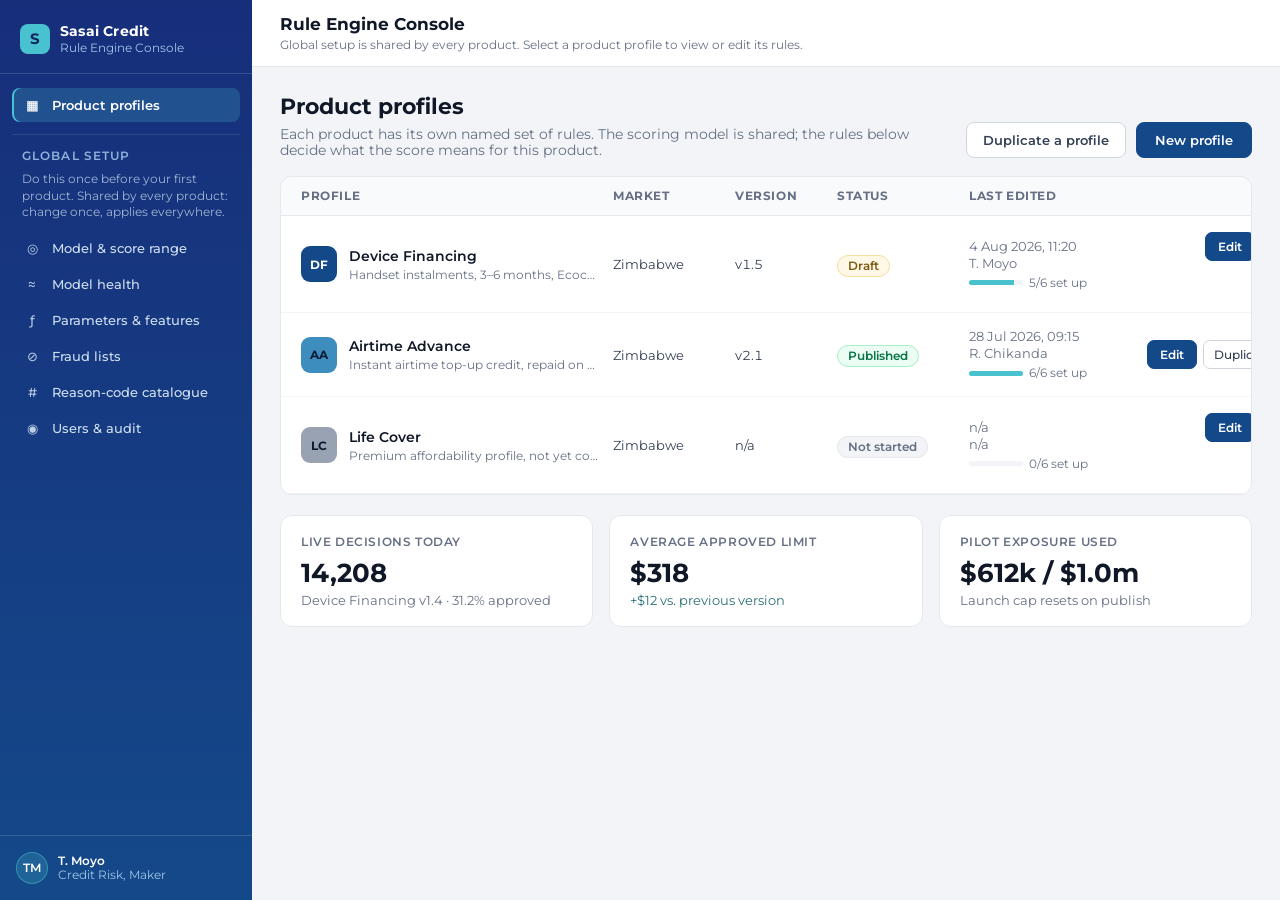
==== commit 9020fa7a: "Remove every em dash from copy, comments and docs 182 occurrences across app.js, data.js, styles.css" ====
--- a/index.html
+++ b/index.html
@@ -3,7 +3,7 @@
 <head>
 <meta charset="utf-8">
 <meta name="viewport" content="width=device-width, initial-scale=1">
-<title>Sasai Credit — Rule Engine Console</title>
+<title>Sasai Credit: Rule Engine Console</title>
 <link rel="preconnect" href="https://fonts.googleapis.com">
 <link rel="preconnect" href="https://fonts.gstatic.com" crossorigin>
 <link href="https://fonts.googleapis.com/css2?family=Montserrat:wght@400;500;600;700&display=swap" rel="stylesheet">
@@ -30,7 +30,7 @@
       <div class="user-avatar">TM</div>
       <div class="user-meta">
         <div class="user-name">T. Moyo</div>
-        <div class="user-role">Credit Risk — Maker</div>
+        <div class="user-role">Credit Risk, Maker</div>
       </div>
     </div>
   </aside>
--- a/styles.css
+++ b/styles.css
@@ -1,4 +1,4 @@
-/* Sasai Credit — Rule Engine Console */
+/* Sasai Credit: Rule Engine Console */
 
 html, body { margin: 0; padding: 0; background: #ffffff; }
 body {
@@ -776,7 +776,7 @@
 .step-footer-state.is-done { color: #067647; font-weight: 600; }
 .step-footer-state.is-partial { color: #7A5B12; font-weight: 600; }
 
-/* The footer's Next/Back links stay live in read-only view — they only navigate. */
+/* The footer's Next/Back links stay live in read-only view, they only navigate. */
 .profile-content.view-mode .step-footer .btn { pointer-events: auto; opacity: 1; }
 
 .btn.is-disabled { opacity: 0.45; cursor: not-allowed; }
@@ -918,7 +918,7 @@
   font-size: 12.5px; background: #FCFCFD;
 }
 
-/* Sample switching stays live in read-only view — it mutates nothing. */
+/* Sample switching stays live in read-only view, it mutates nothing. */
 .profile-content.view-mode .di-tab { pointer-events: auto; opacity: 1; }
 
 /* ---------- Fallback scorecard ---------- */
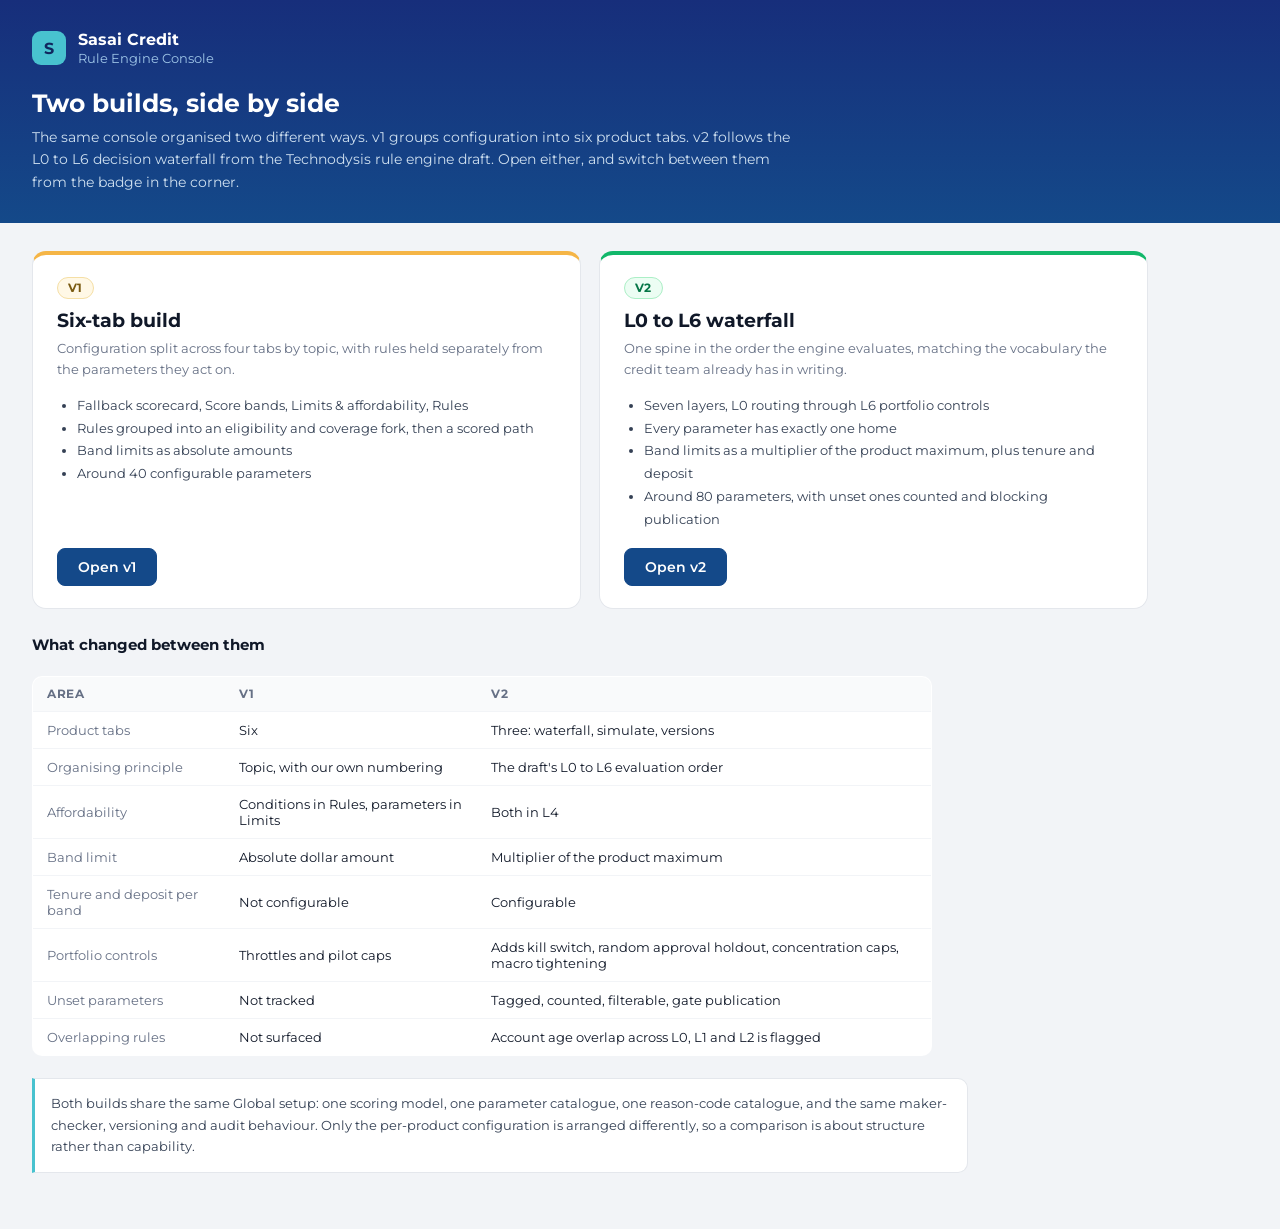
==== commit 0cc9c242: "Serve both builds side by side at /v1 and /v2 Keeps the previous six-tab structure available for com" ====
--- a/index.html
+++ b/index.html
@@ -7,49 +7,130 @@
 <link rel="preconnect" href="https://fonts.googleapis.com">
 <link rel="preconnect" href="https://fonts.gstatic.com" crossorigin>
 <link href="https://fonts.googleapis.com/css2?family=Montserrat:wght@400;500;600;700&display=swap" rel="stylesheet">
-<link rel="stylesheet" href="styles.css">
+<style>
+  html, body { margin: 0; padding: 0; background: #F2F4F7; }
+  body {
+    font-family: Montserrat, Arial, Helvetica, sans-serif;
+    color: #101828; -webkit-font-smoothing: antialiased;
+    min-height: 100vh; display: flex; flex-direction: column;
+  }
+  :focus-visible { outline: 2px solid #144989; outline-offset: 2px; border-radius: 6px; }
+  header {
+    background: linear-gradient(180deg, #172E7B 0%, #144989 100%);
+    color: #fff; padding: 30px 32px;
+  }
+  .brand { display: flex; align-items: center; gap: 12px; }
+  .mark {
+    width: 34px; height: 34px; border-radius: 9px; background: #48C2CF;
+    display: flex; align-items: center; justify-content: center;
+    font-weight: 700; font-size: 16px; color: #10265E;
+  }
+  .brand-name { font-size: 16px; font-weight: 700; }
+  .brand-sub { font-size: 12.5px; color: #9FC6E8; margin-top: 2px; }
+  h1 { margin: 22px 0 0 0; font-size: 25px; font-weight: 700; }
+  .lede { margin: 8px 0 0 0; font-size: 14px; color: #CFE0F0; max-width: 760px; line-height: 1.6; text-wrap: pretty; }
+  main { flex: 1; padding: 28px 32px 56px 32px; max-width: 1180px; width: 100%; box-sizing: border-box; }
+  .cards { display: grid; grid-template-columns: repeat(auto-fit, minmax(340px, 1fr)); gap: 18px; }
+  .card {
+    background: #fff; border: 1px solid #E4E7EC; border-radius: 14px;
+    padding: 22px 24px; display: flex; flex-direction: column;
+  }
+  .card-v1 { border-top: 4px solid #F5B546; }
+  .card-v2 { border-top: 4px solid #12B76A; }
+  .pill {
+    align-self: flex-start; font-size: 11.5px; font-weight: 700;
+    letter-spacing: 0.4px; text-transform: uppercase;
+    padding: 3px 10px; border-radius: 20px; margin-bottom: 10px;
+  }
+  .pill-v1 { background: #FFF8E6; color: #7A5B12; border: 1px solid #F5DFA5; }
+  .pill-v2 { background: #ECFDF3; color: #067647; border: 1px solid #ABEFC6; }
+  h2 { margin: 0; font-size: 19px; font-weight: 700; }
+  .card-sub { margin: 6px 0 14px 0; font-size: 13px; color: #667085; line-height: 1.6; text-wrap: pretty; }
+  ul { margin: 0 0 18px 0; padding-left: 20px; font-size: 13px; color: #344054; line-height: 1.75; }
+  .btn {
+    align-self: flex-start; margin-top: auto;
+    padding: 10px 20px; border-radius: 8px; border: 1px solid #144989;
+    background: #144989; color: #fff; font: 600 13.5px Montserrat, Arial, sans-serif;
+    text-decoration: none; display: inline-block;
+  }
+  .btn:hover { background: #172E7B; border-color: #172E7B; }
+  .note {
+    margin-top: 22px; padding: 14px 16px;
+    background: #fff; border: 1px solid #E4E7EC; border-left: 3px solid #48C2CF;
+    border-radius: 0 10px 10px 0; font-size: 13px; color: #344054; line-height: 1.65;
+    max-width: 900px; text-wrap: pretty;
+  }
+  table { border-collapse: collapse; margin-top: 22px; font-size: 13px; width: 100%; max-width: 900px; background: #fff;
+          border: 1px solid #E4E7EC; border-radius: 10px; overflow: hidden; }
+  th, td { text-align: left; padding: 10px 14px; border-bottom: 1px solid #F2F4F7; }
+  th { background: #F9FAFB; font-size: 11.5px; font-weight: 700; letter-spacing: 0.5px;
+       text-transform: uppercase; color: #667085; }
+  td:first-child { color: #667085; }
+  h3 { margin: 26px 0 0 0; font-size: 15px; font-weight: 700; }
+</style>
 </head>
 <body>
 
-<div class="shell">
+<header>
+  <div class="brand">
+    <div class="mark">S</div>
+    <div>
+      <div class="brand-name">Sasai Credit</div>
+      <div class="brand-sub">Rule Engine Console</div>
+    </div>
+  </div>
+  <h1>Two builds, side by side</h1>
+  <p class="lede">The same console organised two different ways. v1 groups configuration into six product tabs. v2 follows the L0 to L6 decision waterfall from the Technodysis rule engine draft. Open either, and switch between them from the badge in the corner.</p>
+</header>
 
-  <aside class="sidebar">
-    <div class="sidebar-brand">
-      <div class="brand-mark">S</div>
-      <div>
-        <div class="brand-name">Sasai Credit</div>
-        <div class="brand-sub">Rule Engine Console</div>
-      </div>
-    </div>
+<main>
+  <div class="cards">
+    <section class="card card-v1">
+      <span class="pill pill-v1">v1</span>
+      <h2>Six-tab build</h2>
+      <p class="card-sub">Configuration split across four tabs by topic, with rules held separately from the parameters they act on.</p>
+      <ul>
+        <li>Fallback scorecard, Score bands, Limits &amp; affordability, Rules</li>
+        <li>Rules grouped into an eligibility and coverage fork, then a scored path</li>
+        <li>Band limits as absolute amounts</li>
+        <li>Around 40 configurable parameters</li>
+      </ul>
+      <a class="btn" href="v1/">Open v1</a>
+    </section>
 
-    <nav class="sidebar-nav" id="nav">
-      <div class="nav-heading">Configure</div>
-    </nav>
+    <section class="card card-v2">
+      <span class="pill pill-v2">v2</span>
+      <h2>L0 to L6 waterfall</h2>
+      <p class="card-sub">One spine in the order the engine evaluates, matching the vocabulary the credit team already has in writing.</p>
+      <ul>
+        <li>Seven layers, L0 routing through L6 portfolio controls</li>
+        <li>Every parameter has exactly one home</li>
+        <li>Band limits as a multiplier of the product maximum, plus tenure and deposit</li>
+        <li>Around 80 parameters, with unset ones counted and blocking publication</li>
+      </ul>
+      <a class="btn" href="v2/">Open v2</a>
+    </section>
+  </div>
 
-    <div class="sidebar-user">
-      <div class="user-avatar">TM</div>
-      <div class="user-meta">
-        <div class="user-name">T. Moyo</div>
-        <div class="user-role">Credit Risk, Maker</div>
-      </div>
-    </div>
-  </aside>
+  <h3>What changed between them</h3>
+  <table>
+    <thead><tr><th>Area</th><th>v1</th><th>v2</th></tr></thead>
+    <tbody>
+      <tr><td>Product tabs</td><td>Six</td><td>Three: waterfall, simulate, versions</td></tr>
+      <tr><td>Organising principle</td><td>Topic, with our own numbering</td><td>The draft's L0 to L6 evaluation order</td></tr>
+      <tr><td>Affordability</td><td>Conditions in Rules, parameters in Limits</td><td>Both in L4</td></tr>
+      <tr><td>Band limit</td><td>Absolute dollar amount</td><td>Multiplier of the product maximum</td></tr>
+      <tr><td>Tenure and deposit per band</td><td>Not configurable</td><td>Configurable</td></tr>
+      <tr><td>Portfolio controls</td><td>Throttles and pilot caps</td><td>Adds kill switch, random approval holdout, concentration caps, macro tightening</td></tr>
+      <tr><td>Unset parameters</td><td>Not tracked</td><td>Tagged, counted, filterable, gate publication</td></tr>
+      <tr><td>Overlapping rules</td><td>Not surfaced</td><td>Account age overlap across L0, L1 and L2 is flagged</td></tr>
+    </tbody>
+  </table>
 
-  <main class="main">
+  <div class="note">
+    Both builds share the same Global setup: one scoring model, one parameter catalogue, one reason-code catalogue, and the same maker-checker, versioning and audit behaviour. Only the per-product configuration is arranged differently, so a comparison is about structure rather than capability.
+  </div>
+</main>
 
-    <header class="topbar" id="topbar"></header>
-
-    <div class="content" id="view"></div>
-
-  </main>
-
-  <div id="modal"></div>
-
-  <div id="a11y-status" class="sr-only" role="status" aria-live="polite" aria-atomic="true"></div>
-
-</div>
-
-<script src="data.js"></script>
-<script src="app.js"></script>
 </body>
 </html>
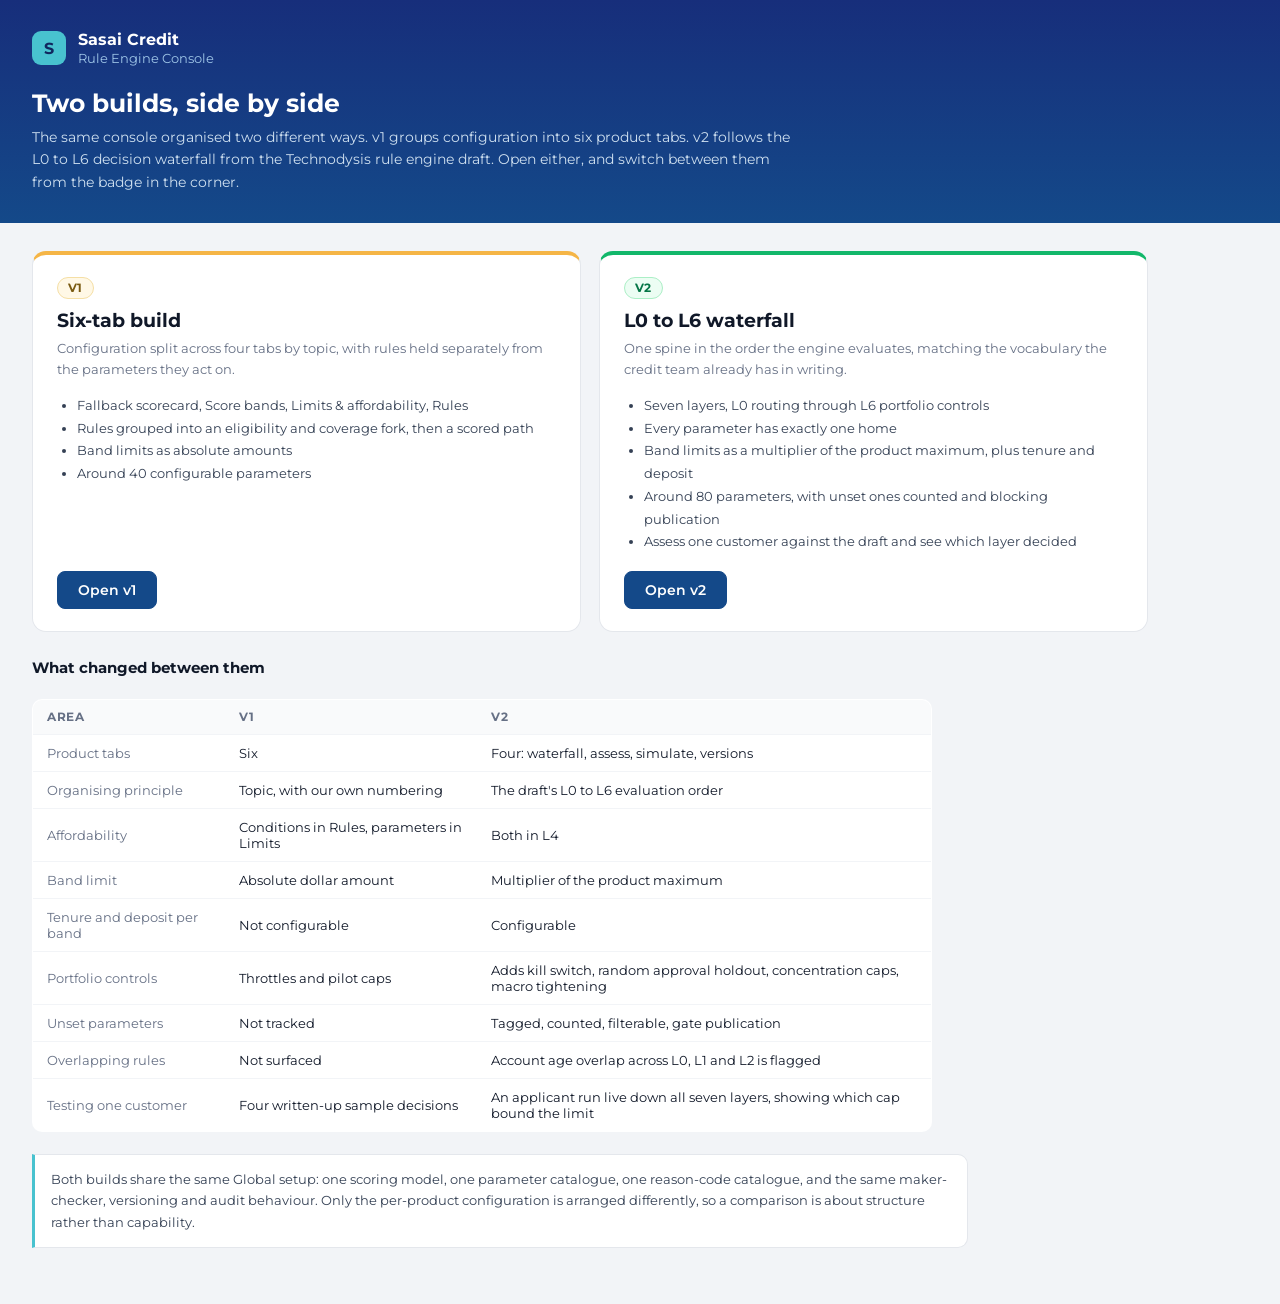
==== commit 9fb736e1: "Assess one customer against the draft, live, down all seven layers The console could say what a rule" ====
--- a/index.html
+++ b/index.html
@@ -107,6 +107,7 @@
         <li>Every parameter has exactly one home</li>
         <li>Band limits as a multiplier of the product maximum, plus tenure and deposit</li>
         <li>Around 80 parameters, with unset ones counted and blocking publication</li>
+        <li>Assess one customer against the draft and see which layer decided</li>
       </ul>
       <a class="btn" href="v2/">Open v2</a>
     </section>
@@ -116,7 +117,7 @@
   <table>
     <thead><tr><th>Area</th><th>v1</th><th>v2</th></tr></thead>
     <tbody>
-      <tr><td>Product tabs</td><td>Six</td><td>Three: waterfall, simulate, versions</td></tr>
+      <tr><td>Product tabs</td><td>Six</td><td>Four: waterfall, assess, simulate, versions</td></tr>
       <tr><td>Organising principle</td><td>Topic, with our own numbering</td><td>The draft's L0 to L6 evaluation order</td></tr>
       <tr><td>Affordability</td><td>Conditions in Rules, parameters in Limits</td><td>Both in L4</td></tr>
       <tr><td>Band limit</td><td>Absolute dollar amount</td><td>Multiplier of the product maximum</td></tr>
@@ -124,6 +125,7 @@
       <tr><td>Portfolio controls</td><td>Throttles and pilot caps</td><td>Adds kill switch, random approval holdout, concentration caps, macro tightening</td></tr>
       <tr><td>Unset parameters</td><td>Not tracked</td><td>Tagged, counted, filterable, gate publication</td></tr>
       <tr><td>Overlapping rules</td><td>Not surfaced</td><td>Account age overlap across L0, L1 and L2 is flagged</td></tr>
+      <tr><td>Testing one customer</td><td>Four written-up sample decisions</td><td>An applicant run live down all seven layers, showing which cap bound the limit</td></tr>
     </tbody>
   </table>
 
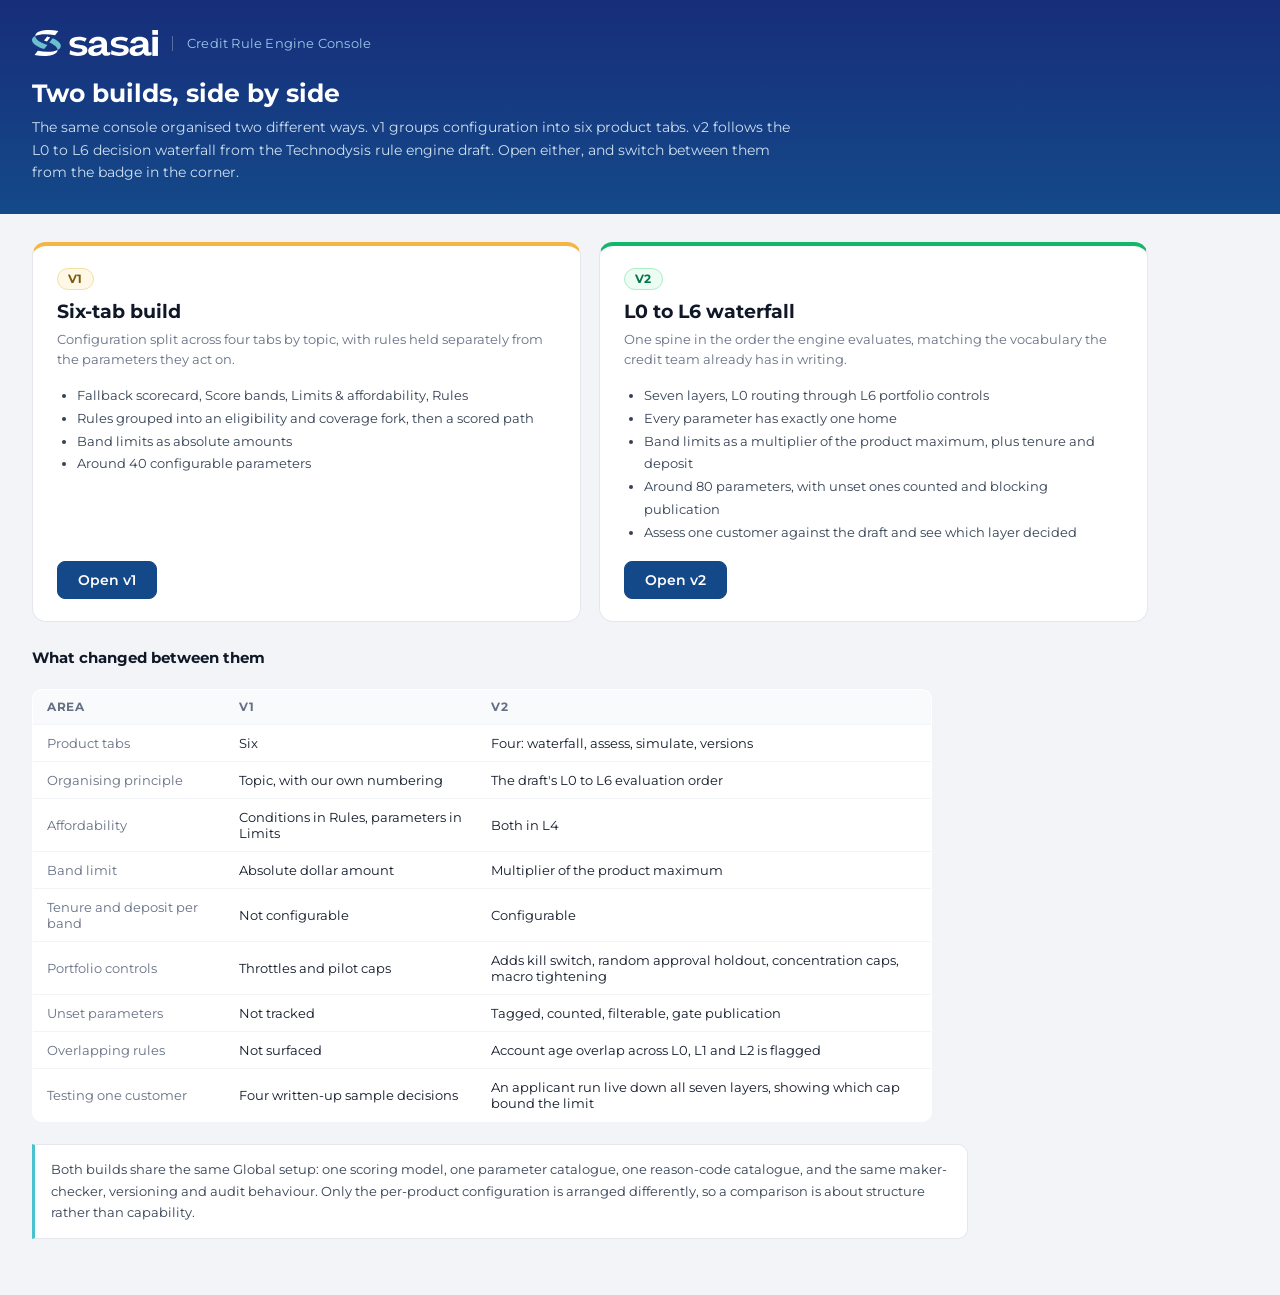
==== commit 2c3e4caa: "Use the real Sasai logo instead of a stand-in letter mark Both builds and the chooser page drew thei" ====
--- a/index.html
+++ b/index.html
@@ -4,6 +4,7 @@
 <meta charset="utf-8">
 <meta name="viewport" content="width=device-width, initial-scale=1">
 <title>Sasai Credit: Rule Engine Console</title>
+<link rel="icon" type="image/svg+xml" href="assets/sasai-favicon.svg">
 <link rel="preconnect" href="https://fonts.googleapis.com">
 <link rel="preconnect" href="https://fonts.gstatic.com" crossorigin>
 <link href="https://fonts.googleapis.com/css2?family=Montserrat:wght@400;500;600;700&display=swap" rel="stylesheet">
@@ -19,14 +20,12 @@
     background: linear-gradient(180deg, #172E7B 0%, #144989 100%);
     color: #fff; padding: 30px 32px;
   }
-  .brand { display: flex; align-items: center; gap: 12px; }
-  .mark {
-    width: 34px; height: 34px; border-radius: 9px; background: #48C2CF;
-    display: flex; align-items: center; justify-content: center;
-    font-weight: 700; font-size: 16px; color: #10265E;
+  .brand { display: flex; align-items: center; gap: 14px; flex-wrap: wrap; }
+  .brand-logo { display: block; width: 126px; height: auto; }
+  .brand-sub {
+    font-size: 12.5px; color: #9FC6E8; letter-spacing: 0.2px;
+    padding-left: 14px; border-left: 1px solid rgba(255,255,255,0.28);
   }
-  .brand-name { font-size: 16px; font-weight: 700; }
-  .brand-sub { font-size: 12.5px; color: #9FC6E8; margin-top: 2px; }
   h1 { margin: 22px 0 0 0; font-size: 25px; font-weight: 700; }
   .lede { margin: 8px 0 0 0; font-size: 14px; color: #CFE0F0; max-width: 760px; line-height: 1.6; text-wrap: pretty; }
   main { flex: 1; padding: 28px 32px 56px 32px; max-width: 1180px; width: 100%; box-sizing: border-box; }
@@ -73,11 +72,8 @@
 
 <header>
   <div class="brand">
-    <div class="mark">S</div>
-    <div>
-      <div class="brand-name">Sasai Credit</div>
-      <div class="brand-sub">Rule Engine Console</div>
-    </div>
+    <img class="brand-logo" src="assets/sasai-logo-reversed.svg" alt="Sasai" width="126" height="26" />
+    <span class="brand-sub">Credit Rule Engine Console</span>
   </div>
   <h1>Two builds, side by side</h1>
   <p class="lede">The same console organised two different ways. v1 groups configuration into six product tabs. v2 follows the L0 to L6 decision waterfall from the Technodysis rule engine draft. Open either, and switch between them from the badge in the corner.</p>
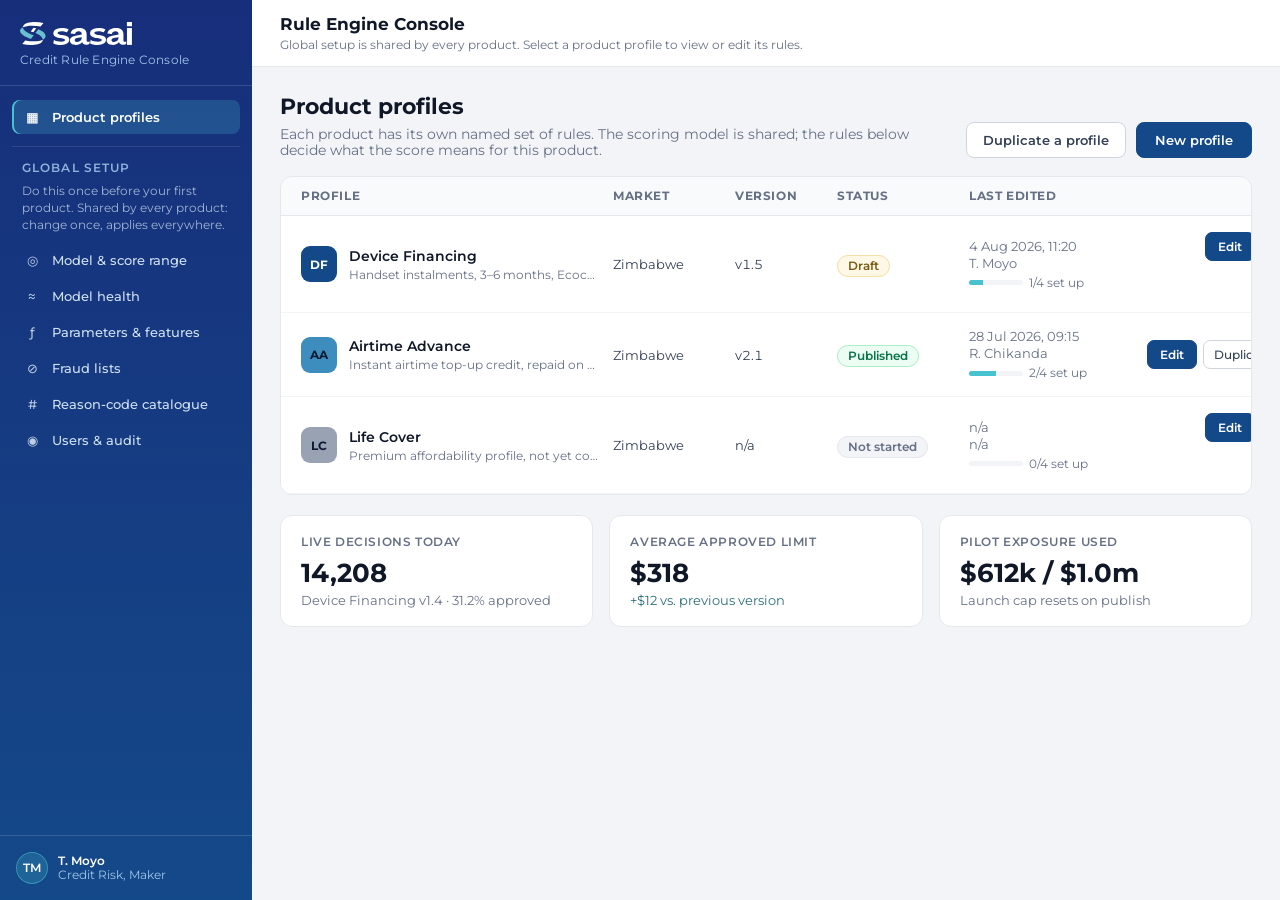
==== commit 89f3d259: "Align the console with the engine, and drop the v1 build Compared against Technical Solutioning v2.1" ====
--- a/index.html
+++ b/index.html
@@ -8,127 +8,47 @@
 <link rel="preconnect" href="https://fonts.googleapis.com">
 <link rel="preconnect" href="https://fonts.gstatic.com" crossorigin>
 <link href="https://fonts.googleapis.com/css2?family=Montserrat:wght@400;500;600;700&display=swap" rel="stylesheet">
-<style>
-  html, body { margin: 0; padding: 0; background: #F2F4F7; }
-  body {
-    font-family: Montserrat, Arial, Helvetica, sans-serif;
-    color: #101828; -webkit-font-smoothing: antialiased;
-    min-height: 100vh; display: flex; flex-direction: column;
-  }
-  :focus-visible { outline: 2px solid #144989; outline-offset: 2px; border-radius: 6px; }
-  header {
-    background: linear-gradient(180deg, #172E7B 0%, #144989 100%);
-    color: #fff; padding: 30px 32px;
-  }
-  .brand { display: flex; align-items: center; gap: 14px; flex-wrap: wrap; }
-  .brand-logo { display: block; width: 126px; height: auto; }
-  .brand-sub {
-    font-size: 12.5px; color: #9FC6E8; letter-spacing: 0.2px;
-    padding-left: 14px; border-left: 1px solid rgba(255,255,255,0.28);
-  }
-  h1 { margin: 22px 0 0 0; font-size: 25px; font-weight: 700; }
-  .lede { margin: 8px 0 0 0; font-size: 14px; color: #CFE0F0; max-width: 760px; line-height: 1.6; text-wrap: pretty; }
-  main { flex: 1; padding: 28px 32px 56px 32px; max-width: 1180px; width: 100%; box-sizing: border-box; }
-  .cards { display: grid; grid-template-columns: repeat(auto-fit, minmax(340px, 1fr)); gap: 18px; }
-  .card {
-    background: #fff; border: 1px solid #E4E7EC; border-radius: 14px;
-    padding: 22px 24px; display: flex; flex-direction: column;
-  }
-  .card-v1 { border-top: 4px solid #F5B546; }
-  .card-v2 { border-top: 4px solid #12B76A; }
-  .pill {
-    align-self: flex-start; font-size: 11.5px; font-weight: 700;
-    letter-spacing: 0.4px; text-transform: uppercase;
-    padding: 3px 10px; border-radius: 20px; margin-bottom: 10px;
-  }
-  .pill-v1 { background: #FFF8E6; color: #7A5B12; border: 1px solid #F5DFA5; }
-  .pill-v2 { background: #ECFDF3; color: #067647; border: 1px solid #ABEFC6; }
-  h2 { margin: 0; font-size: 19px; font-weight: 700; }
-  .card-sub { margin: 6px 0 14px 0; font-size: 13px; color: #667085; line-height: 1.6; text-wrap: pretty; }
-  ul { margin: 0 0 18px 0; padding-left: 20px; font-size: 13px; color: #344054; line-height: 1.75; }
-  .btn {
-    align-self: flex-start; margin-top: auto;
-    padding: 10px 20px; border-radius: 8px; border: 1px solid #144989;
-    background: #144989; color: #fff; font: 600 13.5px Montserrat, Arial, sans-serif;
-    text-decoration: none; display: inline-block;
-  }
-  .btn:hover { background: #172E7B; border-color: #172E7B; }
-  .note {
-    margin-top: 22px; padding: 14px 16px;
-    background: #fff; border: 1px solid #E4E7EC; border-left: 3px solid #48C2CF;
-    border-radius: 0 10px 10px 0; font-size: 13px; color: #344054; line-height: 1.65;
-    max-width: 900px; text-wrap: pretty;
-  }
-  table { border-collapse: collapse; margin-top: 22px; font-size: 13px; width: 100%; max-width: 900px; background: #fff;
-          border: 1px solid #E4E7EC; border-radius: 10px; overflow: hidden; }
-  th, td { text-align: left; padding: 10px 14px; border-bottom: 1px solid #F2F4F7; }
-  th { background: #F9FAFB; font-size: 11.5px; font-weight: 700; letter-spacing: 0.5px;
-       text-transform: uppercase; color: #667085; }
-  td:first-child { color: #667085; }
-  h3 { margin: 26px 0 0 0; font-size: 15px; font-weight: 700; }
-</style>
+<link rel="stylesheet" href="styles.css">
 </head>
 <body>
 
-<header>
-  <div class="brand">
-    <img class="brand-logo" src="assets/sasai-logo-reversed.svg" alt="Sasai" width="126" height="26" />
-    <span class="brand-sub">Credit Rule Engine Console</span>
-  </div>
-  <h1>Two builds, side by side</h1>
-  <p class="lede">The same console organised two different ways. v1 groups configuration into six product tabs. v2 follows the L0 to L6 decision waterfall from the Technodysis rule engine draft. Open either, and switch between them from the badge in the corner.</p>
-</header>
+<div class="shell">
 
-<main>
-  <div class="cards">
-    <section class="card card-v1">
-      <span class="pill pill-v1">v1</span>
-      <h2>Six-tab build</h2>
-      <p class="card-sub">Configuration split across four tabs by topic, with rules held separately from the parameters they act on.</p>
-      <ul>
-        <li>Fallback scorecard, Score bands, Limits &amp; affordability, Rules</li>
-        <li>Rules grouped into an eligibility and coverage fork, then a scored path</li>
-        <li>Band limits as absolute amounts</li>
-        <li>Around 40 configurable parameters</li>
-      </ul>
-      <a class="btn" href="v1/">Open v1</a>
-    </section>
+  <aside class="sidebar">
+    <div class="sidebar-brand">
+      <img class="brand-logo" src="assets/sasai-logo-reversed.svg" alt="Sasai" width="112" height="23" />
+      <div class="brand-sub">Credit Rule Engine Console</div>
+    </div>
 
-    <section class="card card-v2">
-      <span class="pill pill-v2">v2</span>
-      <h2>L0 to L6 waterfall</h2>
-      <p class="card-sub">One spine in the order the engine evaluates, matching the vocabulary the credit team already has in writing.</p>
-      <ul>
-        <li>Seven layers, L0 routing through L6 portfolio controls</li>
-        <li>Every parameter has exactly one home</li>
-        <li>Band limits as a multiplier of the product maximum, plus tenure and deposit</li>
-        <li>Around 80 parameters, with unset ones counted and blocking publication</li>
-        <li>Assess one customer against the draft and see which layer decided</li>
-      </ul>
-      <a class="btn" href="v2/">Open v2</a>
-    </section>
-  </div>
+    <nav class="sidebar-nav" id="nav">
+      <div class="nav-heading">Configure</div>
+    </nav>
 
-  <h3>What changed between them</h3>
-  <table>
-    <thead><tr><th>Area</th><th>v1</th><th>v2</th></tr></thead>
-    <tbody>
-      <tr><td>Product tabs</td><td>Six</td><td>Four: waterfall, assess, simulate, versions</td></tr>
-      <tr><td>Organising principle</td><td>Topic, with our own numbering</td><td>The draft's L0 to L6 evaluation order</td></tr>
-      <tr><td>Affordability</td><td>Conditions in Rules, parameters in Limits</td><td>Both in L4</td></tr>
-      <tr><td>Band limit</td><td>Absolute dollar amount</td><td>Multiplier of the product maximum</td></tr>
-      <tr><td>Tenure and deposit per band</td><td>Not configurable</td><td>Configurable</td></tr>
-      <tr><td>Portfolio controls</td><td>Throttles and pilot caps</td><td>Adds kill switch, random approval holdout, concentration caps, macro tightening</td></tr>
-      <tr><td>Unset parameters</td><td>Not tracked</td><td>Tagged, counted, filterable, gate publication</td></tr>
-      <tr><td>Overlapping rules</td><td>Not surfaced</td><td>Account age overlap across L0, L1 and L2 is flagged</td></tr>
-      <tr><td>Testing one customer</td><td>Four written-up sample decisions</td><td>An applicant run live down all seven layers, showing which cap bound the limit</td></tr>
-    </tbody>
-  </table>
+    <div class="sidebar-user">
+      <div class="user-avatar">TM</div>
+      <div class="user-meta">
+        <div class="user-name">T. Moyo</div>
+        <div class="user-role">Credit Risk, Maker</div>
+      </div>
+    </div>
+  </aside>
 
-  <div class="note">
-    Both builds share the same Global setup: one scoring model, one parameter catalogue, one reason-code catalogue, and the same maker-checker, versioning and audit behaviour. Only the per-product configuration is arranged differently, so a comparison is about structure rather than capability.
-  </div>
-</main>
+  <main class="main">
 
+    <header class="topbar" id="topbar"></header>
+
+    <div class="content" id="view"></div>
+
+  </main>
+
+  <div id="modal"></div>
+
+  <div id="a11y-status" class="sr-only" role="status" aria-live="polite" aria-atomic="true"></div>
+
+</div>
+
+
+<script src="data.js"></script>
+<script src="app.js"></script>
 </body>
 </html>
--- a/styles.css
+++ b/styles.css
@@ -0,0 +1,1485 @@
+/* Sasai Credit: Rule Engine Console */
+
+html, body { margin: 0; padding: 0; background: #ffffff; }
+body {
+  font-family: Montserrat, Arial, Helvetica, sans-serif;
+  color: #101828;
+  -webkit-font-smoothing: antialiased;
+}
+a { color: #144989; text-decoration: none; }
+a:hover { color: #172E7B; text-decoration: underline; }
+input, select, button, textarea { font-family: inherit; }
+::-webkit-scrollbar { width: 10px; height: 10px; }
+::-webkit-scrollbar-thumb { background: #D0D5DD; border-radius: 8px; border: 3px solid #fff; }
+
+/* ---------- A11y foundations ---------- */
+
+/* One global, on-brand focus treatment. Nothing anywhere may suppress it. */
+:focus-visible {
+  outline: 2px solid #144989;
+  outline-offset: 2px;
+  border-radius: 6px;
+}
+/* Light-on-dark variant for the navy sidebar */
+.sidebar :focus-visible { outline-color: #48C2CF; }
+/* Dark chrome (active tabs, primary buttons, chips on navy) keep the navy ring */
+.btn-primary:focus-visible, .val-chip.on:focus-visible, .seg-btn.active:focus-visible {
+  outline-color: #144989;
+  outline-offset: 3px;
+}
+
+/* Headings carry the existing classes; strip the UA defaults so styling is unchanged. */
+h1, h2, h3, h4, h5, h6 { margin: 0; font-size: inherit; font-weight: inherit; }
+
+/* Visually hidden but available to assistive technology */
+.sr-only {
+  position: absolute;
+  width: 1px; height: 1px;
+  padding: 0; margin: -1px;
+  overflow: hidden;
+  clip: rect(0 0 0 0);
+  clip-path: inset(50%);
+  white-space: nowrap;
+  border: 0;
+}
+
+/* ---------- Layout ---------- */
+
+.shell { display: flex; min-height: 100vh; background: #F2F4F7; }
+
+.sidebar {
+  width: 252px;
+  flex: 0 0 252px;
+  background: linear-gradient(180deg, #172E7B 0%, #144989 100%);
+  color: #fff;
+  display: flex;
+  flex-direction: column;
+  position: sticky;
+  top: 0;
+  height: 100vh;
+}
+.sidebar-brand {
+  padding: 22px 20px 18px 20px;
+  display: flex;
+  flex-direction: column;
+  align-items: flex-start;
+  gap: 8px;
+  border-bottom: 1px solid rgba(255,255,255,0.14);
+}
+.brand-logo { display: block; width: 112px; height: auto; }
+.brand-sub { font-size: 11.5px; color: #9FC6E8; letter-spacing: 0.2px; }
+
+.sidebar-nav {
+  padding: 14px 12px;
+  display: flex;
+  flex-direction: column;
+  gap: 2px;
+  overflow-y: auto;
+}
+.nav-heading {
+  font-size: 11.5px; letter-spacing: 1.1px; text-transform: uppercase;
+  color: #8FB4DB; padding: 8px 10px 6px 10px; font-weight: 600;
+  margin-top: 10px;
+  border-top: 1px solid rgba(255,255,255,0.10);
+  padding-top: 14px;
+}
+.nav-helper {
+  font-size: 11.5px; color: rgba(207,224,240,0.75);
+  padding: 0 10px 8px 10px; line-height: 1.45;
+}
+.nav-btn {
+  display: flex; align-items: center; gap: 11px;
+  min-height: 24px;
+  width: 100%; text-align: left;
+  padding: 9px 11px; border-radius: 8px;
+  border: none; cursor: pointer;
+  font-size: 13px; font-weight: 500;
+  color: #CFE0F0; background: transparent;
+}
+.nav-btn .nav-icon { width: 18px; text-align: center; font-size: 13px; opacity: 0.9; }
+.nav-btn.active {
+  font-weight: 600; color: #fff;
+  background: rgba(72,194,207,0.22);
+  box-shadow: inset 2px 0 0 #48C2CF;
+}
+.nav-btn:not(.active):hover { background: rgba(255,255,255,0.06); color: #fff; }
+
+.sidebar-user {
+  margin-top: auto;
+  padding: 16px;
+  border-top: 1px solid rgba(255,255,255,0.14);
+  display: flex; align-items: center; gap: 10px;
+}
+.user-avatar {
+  width: 30px; height: 30px; border-radius: 50%;
+  background: rgba(72,194,207,0.22);
+  border: 1px solid rgba(72,194,207,0.5);
+  display: flex; align-items: center; justify-content: center;
+  font-size: 11.5px; font-weight: 600;
+}
+.user-meta { line-height: 1.3; }
+.user-name { font-size: 12px; font-weight: 600; }
+.user-role { font-size: 11.5px; color: #9FC6E8; }
+
+.main { flex: 1; min-width: 0; display: flex; flex-direction: column; }
+
+.topbar {
+  position: sticky; top: 0; z-index: 20;
+  background: #ffffff;
+  border-bottom: 1px solid #E4E7EC;
+  padding: 14px 28px;
+  display: flex; align-items: center; gap: 18px;
+}
+.topbar-title { min-width: 0; }
+.topbar-row { display: flex; align-items: center; gap: 10px; }
+.profile-name { font-size: 17px; font-weight: 700; color: #101828; }
+.version-pill {
+  font-size: 11.5px; font-weight: 600; color: #144989;
+  background: #EAF0F7; border: 1px solid #D3E0EE;
+  padding: 2px 8px; border-radius: 20px;
+}
+.profile-sub { font-size: 12px; color: #667085; margin-top: 3px; }
+.topbar-actions { margin-left: auto; display: flex; align-items: center; gap: 10px; }
+.dirty-label { font-size: 12px; color: #667085; margin-right: 4px; }
+
+.content {
+  flex: 1;
+  padding: 26px 28px 60px 28px;
+  max-width: 1320px;
+  width: 100%;
+  box-sizing: border-box;
+}
+
+/* ---------- Buttons ---------- */
+
+.btn {
+  padding: 9px 16px; border-radius: 8px;
+  font-size: 13px; font-weight: 600; cursor: pointer;
+}
+.btn-outline { border: 1px solid #D0D5DD; background: #fff; color: #344054; }
+.btn-outline:hover { border-color: #144989; color: #144989; }
+.btn-primary { border: 1px solid #144989; background: #144989; color: #fff; }
+.btn-primary:hover { background: #172E7B; border-color: #172E7B; }
+.btn-primary.btn-wide { padding: 9px 20px; }
+
+.btn-sm { padding: 6px 10px; border-radius: 7px; font-size: 12px; font-weight: 500; min-height: 24px; box-sizing: border-box; }
+.btn-sm.btn-outline:hover { border-color: #144989; color: #344054; }
+.btn-sm.btn-primary { padding: 6px 12px; font-weight: 600; }
+
+/* ---------- Shared blocks ---------- */
+
+.page-title { margin: 0; font-size: 22px; font-weight: 700; color: #101828; }
+.page-desc {
+  margin: 6px 0 0 0; font-size: 13.5px; color: #667085;
+  max-width: 680px; text-wrap: pretty;
+}
+.page-head { display: flex; align-items: flex-end; gap: 16px; margin-bottom: 18px; }
+.page-head-actions { margin-left: auto; display: flex; align-items: center; gap: 10px; }
+
+.card {
+  background: #fff;
+  border: 1px solid #E4E7EC;
+  border-radius: 12px;
+}
+
+.chip {
+  font-size: 11.5px; font-weight: 600;
+  padding: 3px 10px; border-radius: 20px;
+  white-space: nowrap;
+}
+
+.grid-head {
+  background: #F9FAFB;
+  border-bottom: 1px solid #E4E7EC;
+  font-size: 11.5px; font-weight: 700;
+  letter-spacing: 0.6px; text-transform: uppercase; color: #667085;
+}
+
+/* ---------- Profiles ---------- */
+
+.profiles-grid {
+  display: grid;
+  grid-template-columns: minmax(300px, 2.2fr) minmax(110px, 1fr) minmax(90px, 0.8fr) minmax(120px, 1fr) minmax(150px, 1.3fr) 210px;
+  gap: 12px;
+  padding: 12px 20px;
+  min-width: 1040px;
+}
+.profile-row { padding: 16px 20px; border-bottom: 1px solid #F2F4F7; align-items: center; }
+.profile-row:hover { background: #FBFCFD; }
+
+.stat-cards { display: grid; grid-template-columns: repeat(3, 1fr); gap: 16px; margin-top: 20px; }
+.stat-card { padding: 18px 20px; }
+.stat-label {
+  font-size: 12px; color: #667085; font-weight: 600;
+  text-transform: uppercase; letter-spacing: 0.6px;
+}
+.stat-value { font-size: 26px; font-weight: 700; color: #101828; margin-top: 8px; }
+.stat-note { font-size: 12.5px; color: #667085; margin-top: 4px; }
+
+/* ---------- Rule editor ---------- */
+
+.section-card { margin-bottom: 14px; overflow: hidden; }
+.section-head {
+  display: flex; align-items: center; gap: 14px;
+  padding: 15px 20px; cursor: pointer;
+}
+.section-head:hover { background: #FBFCFD; }
+.section-num {
+  width: 26px; height: 26px; border-radius: 7px;
+  background: #EAF0F7; color: #144989;
+  display: flex; align-items: center; justify-content: center;
+  font-size: 12px; font-weight: 700;
+}
+.section-title { font-size: 14.5px; font-weight: 700; color: #101828; }
+.section-desc { font-size: 12.5px; color: #667085; margin-top: 2px; }
+.section-count {
+  font-size: 11.5px; font-weight: 600; color: #344054;
+  background: #F2F4F7; padding: 4px 10px; border-radius: 20px;
+}
+.section-chevron {
+  font-size: 12px; color: #667085;
+  min-width: 24px; min-height: 24px; margin: -4px -6px -4px 0;
+  display: inline-flex; align-items: center; justify-content: center;
+}
+
+.rule-row { padding: 14px 20px; border-bottom: 1px solid #F6F7F9; }
+.rule-inner { display: flex; align-items: flex-start; gap: 14px; }
+.rule-sentence { font-size: 13.5px; line-height: 1.55; text-wrap: pretty; }
+.rule-controls {
+  display: flex; flex-wrap: wrap; align-items: center;
+  gap: 8px; margin-top: 10px;
+}
+.rule-controls select, .rule-controls input {
+  height: 34px; padding: 0 10px;
+  border: 1px solid #D0D5DD; border-radius: 8px;
+  background: #fff; font-size: 12.5px; color: #101828;
+}
+.rule-controls select { cursor: pointer; }
+.rule-param { min-width: 210px; }
+.rule-op { min-width: 110px; }
+.rule-value { width: 170px; }
+.rule-then { font-size: 12px; color: #667085; padding: 0 2px; }
+.rule-action {
+  background: #F8FAFC !important;
+  color: #144989 !important;
+  font-weight: 600;
+  min-width: 200px;
+}
+.rule-code {
+  font-size: 11.5px; font-weight: 600; color: #667085;
+  background: #F2F4F7; border: 1px solid #E4E7EC;
+  padding: 5px 9px; border-radius: 6px;
+  font-family: Arial, sans-serif;
+}
+.rule-remove {
+  border: none; background: transparent; color: #667085;
+  font-size: 15px; cursor: pointer; line-height: 1;
+  min-width: 24px; min-height: 24px; padding: 4px 6px;
+  display: inline-flex; align-items: center; justify-content: center;
+  border-radius: 6px; box-sizing: border-box;
+}
+.rule-remove:hover { color: #B42318; background: #FEF3F2; }
+/* Two-step delete: the second click confirms. */
+.rule-remove.confirming {
+  width: auto; padding: 4px 9px;
+  font-size: 11.5px; font-weight: 700;
+  color: #B42318; background: #FEF3F2; border: 1px solid #FECDCA;
+}
+
+.switch {
+  flex: 0 0 auto;
+  width: 38px; height: 22px; border-radius: 20px;
+  border: none; cursor: pointer; padding: 0;
+  position: relative; margin-top: 2px;
+  background: #D0D5DD;
+  transition: background 140ms;
+}
+.switch.on { background: #144989; }
+.switch::before {
+  content: ''; position: absolute;
+  left: 0; right: 0; top: 50%;
+  transform: translateY(-50%);
+  height: 24px; min-width: 24px;
+}
+.switch .knob {
+  position: absolute; top: 3px; left: 3px;
+  width: 16px; height: 16px; border-radius: 50%;
+  background: #fff; transition: left 140ms; display: block;
+}
+.switch.on .knob { left: 19px; }
+
+.switch-lg { width: 42px; height: 24px; margin-top: 0; }
+.switch-lg .knob { width: 18px; height: 18px; }
+.switch-lg.on .knob { left: 21px; }
+
+.add-rule-wrap { padding: 4px 20px 0 58px; }
+.add-rule {
+  padding: 8px 14px; border-radius: 8px;
+  border: 1px dashed #B6C2D2; background: #fff;
+  color: #144989; font-size: 12.5px; font-weight: 600; cursor: pointer;
+}
+.add-rule:hover { background: #F6F9FC; border-color: #144989; }
+
+/* ---------- Score bands ---------- */
+
+.bands-card { padding: 24px 26px 20px 26px; }
+.bands-toolbar { display: flex; align-items: center; gap: 16px; margin-bottom: 18px; }
+.bands-toolbar label { font-size: 13px; font-weight: 600; color: #344054; }
+.score-input {
+  height: 32px; width: 74px; padding: 0 10px;
+  border: 1px solid #D0D5DD; border-radius: 8px;
+  font-size: 12.5px; text-align: center;
+}
+.drag-hint { margin-left: auto; font-size: 12.5px; color: #667085; }
+
+.ruler { position: relative; height: 122px; user-select: none; }
+.ruler-track {
+  position: absolute; left: 0; right: 0; top: 22px; height: 56px;
+  border-radius: 10px; overflow: hidden; display: flex; background: #F2F4F7;
+}
+.band-seg {
+  display: flex; flex-direction: column; justify-content: center;
+  padding: 0 12px; box-sizing: border-box; overflow: hidden;
+  border-right: 1px solid rgba(255,255,255,0.5);
+}
+.band-seg-label {
+  font-size: 12.5px; font-weight: 700; color: #fff;
+  white-space: nowrap; overflow: hidden; text-overflow: ellipsis;
+}
+.band-seg-range { font-size: 11.5px; color: rgba(255,255,255,0.88); margin-top: 2px; white-space: nowrap; }
+
+.band-handle {
+  position: absolute; top: 12px;
+  padding: 0 11px; margin: 0 -11px;
+  transform: translateX(-50%);
+  cursor: ew-resize; touch-action: none;
+  display: flex; flex-direction: column; align-items: center;
+}
+.band-handle-bar {
+  width: 3px; height: 76px; background: #101828;
+  border-radius: 2px; box-shadow: 0 0 0 2px rgba(255,255,255,0.9);
+}
+.band-handle-value {
+  position: absolute; top: 82px; left: 50%;
+  transform: translateX(-50%);
+  background: #101828; color: #fff;
+  font-size: 11.5px; font-weight: 700;
+  padding: 3px 8px; border-radius: 6px;
+  font-variant-numeric: tabular-nums;
+}
+.ruler-min { position: absolute; left: 0; top: 0; font-size: 11.5px; color: #667085; font-weight: 600; }
+.ruler-max { position: absolute; right: 0; top: 0; font-size: 11.5px; color: #667085; font-weight: 600; }
+
+.bands-table { margin-top: 26px; border: 1px solid #E4E7EC; border-radius: 10px; overflow-x: auto; }
+.bands-grid {
+  display: grid;
+  grid-template-columns: minmax(150px, 1.4fr) minmax(90px, 0.9fr) minmax(190px, 1.6fr) minmax(90px, 0.9fr) minmax(80px, 0.8fr) minmax(140px, 1fr);
+  gap: 12px;
+  min-width: 860px;
+}
+.bands-grid.grid-head { padding: 11px 18px; }
+.band-row { padding: 12px 18px; border-bottom: 1px solid #F2F4F7; align-items: center; }
+.band-dot { width: 10px; height: 10px; border-radius: 3px; display: inline-block; }
+.pop-track { flex: 1; height: 6px; background: #F2F4F7; border-radius: 4px; overflow: hidden; }
+.pop-fill { height: 100%; }
+
+/* ---------- Limits ---------- */
+
+.limits-grid { display: grid; grid-template-columns: 1.15fr 1fr; gap: 16px; align-items: start; }
+.panel { padding: 20px 22px; }
+.panel-title { font-size: 14.5px; font-weight: 700; color: #101828; }
+.panel-sub { font-size: 12.5px; color: #667085; margin-top: 4px; }
+
+.howto {
+  margin: 12px 0 0 0; padding: 12px 14px 12px 30px;
+  background: #F8FAFC; border: 1px solid #E4E7EC; border-radius: 9px;
+  font-size: 12.5px; color: #344054; line-height: 1.6;
+}
+.howto li { margin-bottom: 4px; text-wrap: pretty; }
+.howto li:last-child { margin-bottom: 0; }
+.howto code {
+  font-family: inherit; font-weight: 700; color: #B42318;
+  background: #FEF3F2; border: 1px solid #FECDCA;
+  padding: 1px 6px; border-radius: 5px;
+}
+.howto-example {
+  margin: 10px 0 0 0; font-size: 12.5px; color: #344054;
+  padding: 9px 12px; border-left: 3px solid #48C2CF;
+  background: rgba(72,194,207,0.08); border-radius: 0 7px 7px 0;
+}
+.matrix-axis-top {
+  font-size: 11.5px; font-weight: 600; color: #667085;
+  margin-bottom: 4px; padding-left: 2px;
+}
+
+.matrix-wrap { margin-top: 16px; overflow-x: auto; }
+.matrix { width: 100%; border-collapse: collapse; font-size: 12.5px; }
+.matrix th {
+  padding: 8px 10px; color: #667085; font-weight: 700;
+  font-size: 11.5px; text-transform: uppercase; letter-spacing: 0.5px;
+}
+.matrix th:first-child { text-align: left; }
+.matrix td {
+  padding: 9px 10px; border-top: 1px solid #F2F4F7;
+  text-align: center; font-variant-numeric: tabular-nums; font-weight: 600;
+}
+.matrix td.matrix-band { text-align: left; color: #101828; white-space: nowrap; }
+
+.field-row {
+  display: flex; align-items: center; gap: 12px;
+  padding: 11px 0; border-bottom: 1px solid #F2F4F7;
+}
+.field-label { font-size: 13px; color: #101828; font-weight: 600; }
+.field-hint { font-size: 11.5px; color: #667085; margin-top: 3px; line-height: 1.5; }
+.field-value {
+  font-size: 13px; font-weight: 700; color: #144989;
+  background: #EAF0F7; border: 1px solid #D3E0EE;
+  padding: 5px 12px; border-radius: 7px; white-space: nowrap;
+}
+
+/* Explanatory footnote panel used under a configuration screen */
+.explainer-note {
+  padding: 16px 18px;
+  background: #F8FAFC; border: 1px solid #E4E7EC; border-radius: 10px;
+  font-size: 13px; color: #344054; line-height: 1.6; text-wrap: pretty;
+}
+
+/* ---------- Simulation ---------- */
+
+.sim-select {
+  height: 38px; padding: 0 12px;
+  border: 1px solid #D0D5DD; border-radius: 8px;
+  background: #fff; font-size: 13px; cursor: pointer;
+}
+.sim-run { padding: 10px 20px; }
+.sim-stats { display: grid; grid-template-columns: repeat(auto-fit, minmax(170px, 1fr)); gap: 14px; }
+.sim-stat-label {
+  font-size: 11.5px; color: #667085; font-weight: 700;
+  text-transform: uppercase; letter-spacing: 0.6px;
+}
+.sim-grid { display: grid; grid-template-columns: 1.3fr 1fr; gap: 16px; margin-top: 16px; align-items: start; }
+.sim-chart {
+  margin-top: 20px; display: flex; align-items: flex-end; gap: 26px;
+  height: 210px; padding: 0 6px; overflow: hidden;
+}
+.sim-col {
+  flex: 1; display: flex; flex-direction: column; align-items: center;
+  height: 100%; justify-content: flex-end; gap: 8px;
+}
+.sim-bars { display: flex; align-items: flex-end; gap: 6px; height: 100%; width: 100%; justify-content: center; }
+.sim-bar { width: 26px; border-radius: 5px 5px 0 0; }
+.sim-bar.live { background: #C7D3E2; }
+.sim-bar.draft { background: #144989; }
+.sim-col-label { font-size: 11.5px; color: #344054; font-weight: 600; text-align: center; }
+.sim-col-pct { font-size: 11.5px; color: #667085; }
+.sim-legend { display: flex; gap: 18px; margin-top: 16px; font-size: 12px; color: #667085; }
+.sim-legend span { display: flex; align-items: center; gap: 6px; }
+.legend-swatch { width: 10px; height: 10px; border-radius: 3px; display: inline-block; }
+
+.driver-row { padding: 11px 0; border-bottom: 1px solid #F6F7F9; }
+.driver-title { font-size: 13px; color: #101828; font-weight: 600; }
+.driver-detail { font-size: 12.5px; color: #667085; margin-top: 3px; line-height: 1.5; text-wrap: pretty; }
+.blast-note {
+  margin-top: 14px; padding: 12px 14px;
+  background: #FFF8E6; border: 1px solid #F5DFA5; border-radius: 9px;
+  font-size: 12.5px; color: #7A5B12; line-height: 1.5;
+}
+
+/* ---------- Model health charts ---------- */
+
+.dist-chart {
+  display: flex; align-items: flex-end; gap: 3px;
+  height: 150px; padding: 0 2px;
+}
+.dist-bar {
+  flex: 1; background: #144989;
+  border-radius: 3px 3px 0 0; min-height: 2px;
+}
+.dist-axis {
+  display: flex; justify-content: space-between;
+  font-size: 11.5px; color: #667085; margin-top: 6px; padding: 0 2px;
+  font-variant-numeric: tabular-nums;
+}
+
+.badband-chart {
+  display: flex; align-items: flex-end; gap: 14px;
+  height: 185px; padding: 0 4px;
+}
+.badband-col {
+  flex: 1; display: flex; flex-direction: column; align-items: center;
+  justify-content: flex-end; height: 100%; gap: 5px; min-width: 0;
+}
+.badband-value {
+  font-size: 11.5px; font-weight: 700; color: #344054;
+  font-variant-numeric: tabular-nums;
+}
+.badband-bar {
+  width: 100%; max-width: 46px; background: #144989;
+  border-radius: 4px 4px 0 0; min-height: 3px;
+}
+.badband-label {
+  font-size: 11.5px; color: #667085; font-weight: 600;
+  text-align: center; white-space: nowrap; overflow: hidden;
+  text-overflow: ellipsis; max-width: 100%;
+}
+
+/* ---------- Versions ---------- */
+
+.versions-grid { display: grid; grid-template-columns: 1.1fr 1fr; gap: 16px; align-items: start; }
+.list-card { overflow: hidden; }
+.list-card-head {
+  padding: 15px 20px; border-bottom: 1px solid #E4E7EC;
+  font-size: 14.5px; font-weight: 700; color: #101828;
+}
+.version-row {
+  display: flex; gap: 14px; padding: 15px 20px;
+  border-bottom: 1px solid #F2F4F7; align-items: flex-start;
+}
+.version-dot { width: 9px; height: 9px; border-radius: 50%; margin-top: 6px; flex: 0 0 9px; }
+.version-name { font-size: 13.5px; font-weight: 700; color: #101828; }
+.version-summary { font-size: 12.5px; color: #667085; margin-top: 4px; line-height: 1.5; text-wrap: pretty; }
+.version-meta { font-size: 11.5px; color: #667085; margin-top: 5px; }
+.version-action {
+  padding: 6px 12px; border-radius: 7px;
+  min-height: 24px; box-sizing: border-box;
+  border: 1px solid #D0D5DD; background: #fff;
+  font-size: 12px; font-weight: 600; cursor: pointer; white-space: nowrap;
+}
+.version-action:hover { border-color: #144989; }
+
+.audit-row { padding: 13px 20px; border-bottom: 1px solid #F6F7F9; }
+.audit-what { font-size: 12.5px; color: #101828; line-height: 1.5; text-wrap: pretty; }
+.audit-when { font-size: 11.5px; color: #667085; margin-top: 4px; }
+
+/* ---------- Profile workspace ---------- */
+
+.profile-row-click { cursor: pointer; }
+
+.crumbs {
+  display: flex; align-items: center; gap: 8px;
+  font-size: 12.5px; margin-bottom: 14px;
+}
+.crumb-sep { color: #667085; }
+.crumb-current { color: #667085; font-weight: 600; }
+
+.tabbar {
+  display: flex; gap: 2px; flex-wrap: wrap;
+  border-bottom: 1px solid #E4E7EC;
+  margin-bottom: 18px;
+}
+.tab {
+  padding: 10px 14px;
+  min-height: 24px; box-sizing: border-box;
+  border: none; background: transparent; cursor: pointer;
+  font-size: 13px; font-weight: 600; color: #667085;
+  border-bottom: 2px solid transparent;
+  margin-bottom: -1px;
+}
+.tab:hover { color: #144989; }
+.tab.active { color: #144989; border-bottom-color: #144989; }
+
+.mode-pill {
+  font-size: 11.5px; font-weight: 600;
+  padding: 3px 10px; border-radius: 20px; white-space: nowrap;
+  background: #F2F4F7; color: #667085; border: 1px solid #E4E7EC;
+}
+.mode-pill.editing {
+  background: rgba(72,194,207,0.14); color: #144989; border-color: rgba(72,194,207,0.5);
+}
+
+.view-banner {
+  display: flex; align-items: center; justify-content: space-between; gap: 14px;
+  margin-bottom: 18px; padding: 11px 14px;
+  background: #F8FAFC; border: 1px solid #E4E7EC; border-radius: 9px;
+  font-size: 12.5px; color: #344054; line-height: 1.5;
+}
+
+/* Read-only view: form controls and mutating buttons are inert and dimmed;
+   navigation (tabs, section collapse, links) keeps working. */
+.profile-content.view-mode input,
+.profile-content.view-mode select,
+.profile-content.view-mode textarea,
+.profile-content.view-mode .switch,
+.profile-content.view-mode .band-handle,
+.profile-content.view-mode .add-rule,
+.profile-content.view-mode .rule-remove,
+.profile-content.view-mode .version-action,
+.profile-content.view-mode .val-chip,
+.profile-content.view-mode .seg-btn,
+.profile-content.view-mode .btn {
+  pointer-events: none;
+  opacity: 0.55;
+}
+
+/* Assessing a customer reads the configuration and never changes it, so the
+   applicant stays editable even on a profile opened read-only. */
+.profile-content.view-mode .assess-screen input,
+.profile-content.view-mode .assess-screen select,
+.profile-content.view-mode .assess-screen .switch,
+.profile-content.view-mode .assess-screen .seg-btn,
+.profile-content.view-mode .assess-screen .btn {
+  pointer-events: auto;
+  opacity: 1;
+}
+
+/* ---------- Global setup ---------- */
+
+.global-note {
+  display: inline-flex; align-items: center;
+  margin-bottom: 18px; padding: 8px 14px;
+  background: rgba(72,194,207,0.10);
+  border: 1px solid rgba(72,194,207,0.45);
+  border-radius: 8px;
+  font-size: 12.5px; color: #144989; font-weight: 500;
+}
+.nav-link {
+  color: #144989; font-weight: 600; cursor: pointer;
+}
+.nav-link:hover { color: #172E7B; text-decoration: underline; }
+.readonly-value {
+  font-size: 13px; font-weight: 700; color: #344054;
+  background: #F2F4F7; border: 1px solid #E4E7EC;
+  padding: 5px 12px; border-radius: 7px; white-space: nowrap;
+}
+.inherited-tag { font-size: 12px; color: #667085; }
+.param-label-input {
+  flex: 1; min-width: 0;
+  height: 32px; padding: 0 10px;
+  border: 1px solid #D0D5DD; border-radius: 8px;
+  font-size: 12.5px; color: #101828; background: #fff;
+}
+.param-label-input:focus { border-color: #144989; }
+.param-usage {
+  font-size: 11.5px; color: #667085; white-space: nowrap;
+  width: 220px; text-align: right;
+}
+.user-avatar-dark {
+  color: #144989;
+  background: #EAF0F7;
+  border: 1px solid #D3E0EE;
+  flex: 0 0 30px;
+}
+
+/* ---------- Section scoping: typed values & warnings ---------- */
+
+.field-invalid { border-color: #F5A623 !important; background: #FFFBF2 !important; }
+
+.rule-row-warn { box-shadow: inset 3px 0 0 #F5A623; }
+.rule-warn {
+  margin-top: 8px; padding: 7px 10px;
+  background: #FFF8E6; border: 1px solid #F5DFA5; border-radius: 7px;
+  font-size: 11.5px; color: #7A5B12; line-height: 1.5;
+}
+.rule-warn strong { font-weight: 700; }
+.rule-warn .nav-link { color: #7A5B12; text-decoration: underline; }
+
+.val-num {
+  display: inline-flex; align-items: center; gap: 5px;
+  height: 34px; padding: 0 10px;
+  border: 1px solid #D0D5DD; border-radius: 8px; background: #fff;
+}
+.val-affix { font-size: 12.5px; color: #667085; font-weight: 600; }
+.val-input {
+  width: 78px; border: none !important;
+  font-size: 12.5px; color: #101828; font-weight: 600;
+  font-variant-numeric: tabular-nums; background: transparent;
+  padding: 0 !important; height: 100% !important; align-self: stretch;
+}
+.val-unit { font-size: 11.5px; color: #667085; white-space: nowrap; }
+.val-select { width: auto; min-width: 190px; max-width: 280px; cursor: pointer; }
+
+.val-chips { display: inline-flex; align-items: center; gap: 5px; flex-wrap: wrap; }
+.val-chip {
+  padding: 6px 10px; border-radius: 20px;
+  min-height: 24px; min-width: 24px; box-sizing: border-box;
+  border: 1px solid #D0D5DD; background: #fff;
+  font-size: 11.5px; font-weight: 500; color: #667085; cursor: pointer;
+}
+.val-chip:hover { border-color: #144989; color: #144989; }
+.val-chip.on { background: #144989; border-color: #144989; color: #fff; font-weight: 600; }
+.val-chip-unknown { background: #F5A623; border-color: #F5A623; }
+
+/* ---------- Parameters: type + section tags ---------- */
+
+.param-row { padding: 12px 0; border-bottom: 1px solid #F2F4F7; }
+.param-row-top { display: flex; align-items: center; gap: 10px; flex-wrap: wrap; }
+.param-row-top .param-label-input { flex: 1 1 240px; min-width: 240px; }
+.param-row-top .param-usage { width: auto; }
+.param-type {
+  font-size: 11.5px; font-weight: 600; color: #144989;
+  background: #EAF0F7; border: 1px solid #D3E0EE;
+  padding: 3px 9px; border-radius: 20px; white-space: nowrap;
+}
+.param-values {
+  margin-top: 7px; font-size: 11.5px; color: #667085;
+  display: flex; align-items: center; gap: 5px; flex-wrap: wrap;
+}
+.param-value-chip {
+  background: #F2F4F7; border-radius: 5px;
+  padding: 2px 7px; color: #667085; font-size: 11.5px;
+}
+.param-sections {
+  margin-top: 9px; display: flex; align-items: center; gap: 5px; flex-wrap: wrap;
+}
+.param-sections-label {
+  font-size: 11.5px; font-weight: 700; letter-spacing: 0.4px;
+  text-transform: uppercase; color: #667085; margin-right: 4px;
+}
+.sec-chip {
+  padding: 4px 9px; border-radius: 20px;
+  min-height: 24px; box-sizing: border-box;
+  border: 1px dashed #D0D5DD; background: #fff;
+  font-size: 11.5px; font-weight: 500; color: #667085; cursor: pointer;
+}
+.sec-chip:hover { border-color: #144989; color: #144989; }
+.sec-chip.on {
+  background: rgba(72,194,207,0.16); border: 1px solid #48C2CF;
+  color: #144989; font-weight: 600;
+}
+
+/* ---------- Set-up progress: folded into the tab row ---------- */
+
+/* One navigation control. The tabs ARE the steps; the line below is a summary,
+   not a second list of the same destinations. */
+.tabbar { align-items: stretch; }
+.tab { display: inline-flex; align-items: center; gap: 7px; }
+.tab-num {
+  flex: 0 0 auto;
+  min-width: 17px; height: 17px; border-radius: 50%;
+  display: inline-flex; align-items: center; justify-content: center;
+  font-size: 11.5px; font-weight: 700; line-height: 1;
+  background: #F2F4F7; color: #667085;
+  padding: 0 4px; box-sizing: border-box;
+}
+.tab.active .tab-num { background: #EAF0F7; color: #144989; }
+.tab.is-done .tab-num { background: #ECFDF3; color: #067647; }
+.tab-status { font-size: 11.5px; font-weight: 700; line-height: 1; }
+.tab-status.is-done { color: #067647; }
+.tab-status.is-partial {
+  width: 7px; height: 7px; border-radius: 50%;
+  background: #F5B546; display: inline-block;
+}
+.setup-summary {
+  display: flex; align-items: center; gap: 10px; flex-wrap: wrap;
+  margin: -8px 0 18px 0;
+}
+.setup-count {
+  font-size: 11.5px; font-weight: 700; color: #144989;
+  background: #EAF0F7; border: 1px solid #D3E0EE;
+  padding: 2px 9px; border-radius: 20px;
+}
+.setup-progress-track {
+  width: 96px; height: 5px; border-radius: 4px;
+  background: #E4E7EC; overflow: hidden; display: inline-block;
+}
+.setup-progress-fill { display: block; height: 100%; background: #48C2CF; }
+.setup-hint { font-size: 11.5px; color: #667085; }
+
+.step-footer {
+  display: flex; align-items: center; justify-content: space-between; gap: 14px;
+  margin-top: 20px; padding-top: 16px; border-top: 1px solid #E4E7EC;
+}
+.step-footer-state { font-size: 12px; color: #667085; }
+.step-footer-state.is-done { color: #067647; font-weight: 600; }
+.step-footer-state.is-partial { color: #7A5B12; font-weight: 600; }
+
+/* The footer's Next/Back links stay live in read-only view, they only navigate. */
+.profile-content.view-mode .step-footer .btn { pointer-events: auto; opacity: 1; }
+
+.btn.is-disabled { opacity: 0.45; cursor: not-allowed; }
+
+.row-progress {
+  display: flex; align-items: center; gap: 6px;
+  margin-top: 5px; font-size: 11.5px; color: #667085;
+}
+.row-progress-track {
+  width: 54px; height: 5px; border-radius: 4px;
+  background: #F2F4F7; overflow: hidden; display: inline-block;
+}
+.row-progress-fill { display: block; height: 100%; background: #48C2CF; }
+
+/* ---------- Limits & affordability: editable fields ---------- */
+
+.matrix-col-input {
+  width: 100%; min-width: 78px; height: 28px; padding: 0 6px;
+  border: 1px solid transparent; border-radius: 6px; background: transparent;
+  font-size: 11.5px; font-weight: 700; letter-spacing: 0.5px;
+  text-transform: uppercase; color: #667085; text-align: center;
+}
+.matrix-col-input:hover { border-color: #E4E7EC; background: #fff; }
+.matrix-col-input:focus { border-color: #144989; background: #fff; }
+.matrix-cell-input {
+  width: 100%; min-width: 62px; height: 30px; padding: 0 6px;
+  border: 1px solid transparent; border-radius: 6px; background: transparent;
+  font-size: 12.5px; font-weight: 600; text-align: center;
+  font-variant-numeric: tabular-nums;
+}
+.matrix-cell-input:hover { border-color: #D0D5DD; background: rgba(255,255,255,0.75); }
+.matrix-cell-input:focus { border-color: #144989; background: #fff; }
+
+.lim-num { height: 32px; flex: 0 0 auto; }
+.lim-num .val-input { width: 84px; text-align: right; }
+.lim-text, .lim-select {
+  height: 32px; padding: 0 10px; max-width: 210px;
+  border: 1px solid #D0D5DD; border-radius: 8px; background: #fff;
+  font-size: 12.5px; color: #101828; font-weight: 600;
+}
+.lim-select { cursor: pointer; }
+.lim-text:focus, .lim-select:focus { border-color: #144989; }
+
+.profile-content.view-mode .matrix-col-input,
+.profile-content.view-mode .matrix-cell-input {
+  pointer-events: none; opacity: 0.75;
+}
+
+/* ---------- The routing fork ---------- */
+
+/* Compact map of the whole evaluation, shown above the sections. */
+.fork-map {
+  display: flex; align-items: center; gap: 8px; flex-wrap: wrap;
+  padding: 14px 16px; margin-bottom: 20px;
+  background: #fff; border: 1px solid #E4E7EC; border-radius: 12px;
+}
+.fm-node {
+  padding: 7px 12px; border-radius: 8px;
+  font-size: 12px; font-weight: 600; white-space: nowrap;
+  background: #F2F4F7; color: #344054; border: 1px solid #E4E7EC;
+}
+.fm-universal { background: #EAF0F7; color: #144989; border-color: #D3E0EE; }
+.fm-fork {
+  background: #172E7B; color: #fff; border-color: #172E7B;
+  border-radius: 20px;
+}
+.fm-cold { background: #FFF8E6; color: #7A5B12; border-color: #F5DFA5; }
+.fm-scored { background: #ECFDF3; color: #067647; border-color: #ABEFC6; }
+.fm-cross { background: rgba(72,194,207,0.14); color: #144989; border-color: rgba(72,194,207,0.5); }
+.fm-decision { background: #144989; color: #fff; border-color: #144989; }
+.fm-arrow { color: #667085; font-size: 14px; }
+.fm-branches { display: flex; flex-direction: column; gap: 5px; }
+.fm-split {
+  position: relative; width: 14px; height: 44px; flex: 0 0 14px;
+}
+.fm-split-line {
+  position: absolute; left: 0; width: 14px; height: 2px; background: #D0D5DD;
+}
+.fm-split-up { top: 25%; transform: rotate(-24deg); }
+.fm-split-down { top: 75%; transform: rotate(24deg); }
+
+/* The if/else panel, sitting between the coverage check and the branches. */
+.fork-panel {
+  margin: 0 0 14px 0; padding: 16px 18px;
+  background: #F8FAFC; border: 1px solid #D3E0EE; border-radius: 12px;
+}
+.fork-panel-head { display: flex; align-items: baseline; gap: 10px; flex-wrap: wrap; margin-bottom: 14px; }
+.fork-if {
+  font-size: 11.5px; font-weight: 700; letter-spacing: 0.6px; text-transform: uppercase;
+  color: #fff; background: #172E7B; padding: 3px 10px; border-radius: 20px;
+}
+.fork-panel-sub { font-size: 12.5px; color: #344054; }
+.fork-cols { display: flex; align-items: stretch; gap: 14px; flex-wrap: wrap; }
+.fork-col {
+  flex: 1 1 240px; min-width: 240px;
+  padding: 14px; border-radius: 10px; background: #fff;
+  border: 1px solid #E4E7EC;
+}
+.fork-col-cold { border-left: 3px solid #F5B546; }
+.fork-col-scored { border-left: 3px solid #12B76A; }
+.fork-col-cond {
+  font-size: 11.5px; font-weight: 700; letter-spacing: 0.3px;
+  text-transform: uppercase; color: #667085;
+}
+.fork-col-arrow { font-size: 15px; color: #667085; margin: 4px 0; }
+.fork-col-title { font-size: 14.5px; font-weight: 700; color: #101828; }
+.fork-col-list {
+  margin: 8px 0 0 0; padding-left: 18px;
+  font-size: 12.5px; color: #344054; line-height: 1.7;
+}
+.fork-col-note { margin-top: 8px; font-size: 11.5px; color: #667085; font-style: italic; }
+.fork-or {
+  align-self: center; flex: 0 0 auto;
+  font-size: 11.5px; font-weight: 700; letter-spacing: 0.6px; text-transform: uppercase;
+  color: #667085; background: #fff; border: 1px solid #D0D5DD;
+  padding: 5px 10px; border-radius: 20px;
+}
+
+/* Labelled dividers between the groups of sections. */
+.group-divider { margin: 24px 0 12px 0; padding-left: 12px; border-left: 3px solid #D0D5DD; }
+.group-divider-label {
+  font-size: 12px; font-weight: 700; letter-spacing: 0.5px;
+  text-transform: uppercase; color: #344054;
+}
+.group-divider-hint { font-size: 12px; color: #667085; margin-top: 3px; max-width: 720px; text-wrap: pretty; }
+.group-divider-cold { border-left-color: #F5B546; }
+.group-divider-cold .group-divider-label { color: #7A5B12; }
+.group-divider-scored { border-left-color: #12B76A; }
+.group-divider-scored .group-divider-label { color: #067647; }
+.group-divider-cross { border-left-color: #48C2CF; }
+.group-divider-cross .group-divider-label { color: #144989; }
+.group-divider-fork { border-left-color: #172E7B; }
+.group-divider-fork .group-divider-label { color: #172E7B; }
+
+/* Step number tinted by which branch the section belongs to. */
+.section-num-fork { background: #172E7B; color: #fff; }
+.section-num-cold { background: #FFF8E6; color: #7A5B12; }
+.section-num-scored { background: #ECFDF3; color: #067647; }
+.section-num-cross { background: rgba(72,194,207,0.16); color: #144989; }
+
+
+/* ---------- Decision waterfall ---------- */
+
+.invariants { display: flex; gap: 12px; flex-wrap: wrap; margin-bottom: 16px; }
+.invariant {
+  flex: 1 1 320px; min-width: 300px;
+  padding: 12px 14px; border-radius: 10px;
+  background: #fff; border: 1px solid #E4E7EC; border-left: 3px solid #48C2CF;
+}
+.inv-title { font-size: 13px; font-weight: 700; color: #101828; }
+.inv-note { font-size: 12px; color: #667085; margin-top: 3px; line-height: 1.5; text-wrap: pretty; }
+
+.layer-num { background: #172E7B; color: #fff; width: 30px; flex: 0 0 30px; font-size: 11.5px; }
+.chip-stop { background: #F2F4F7; color: #667085; border: 1px solid #E4E7EC; }
+.layer-body { padding: 14px 20px 18px 20px; }
+.layer-intro { margin: 0 0 14px 0; font-size: 12.5px; color: #344054; line-height: 1.6; max-width: 820px; text-wrap: pretty; }
+.layer-settings-head { display: flex; align-items: center; gap: 12px; margin-bottom: 4px; }
+.layer-settings-head .btn { margin-left: auto; }
+.layer-hidden-note { margin-top: 10px; font-size: 11.5px; color: #667085; }
+
+.tag-essential {
+  font-size: 11.5px; font-weight: 700; letter-spacing: 0.3px; text-transform: uppercase;
+  color: #144989; background: #EAF0F7; border: 1px solid #D3E0EE;
+  padding: 2px 7px; border-radius: 20px; margin-left: 6px; vertical-align: middle;
+}
+.tag-open {
+  font-size: 11.5px; font-weight: 700; letter-spacing: 0.3px; text-transform: uppercase;
+  color: #7A5B12; background: #FFF8E6; border: 1px solid #F5DFA5;
+  padding: 2px 7px; border-radius: 20px; margin-left: 6px; vertical-align: middle;
+}
+.tag-overlap {
+  font-size: 11.5px; font-weight: 700; letter-spacing: 0.3px; text-transform: uppercase;
+  color: #B42318; background: #FEF3F2; border: 1px solid #FECDCA;
+  padding: 2px 7px; border-radius: 20px; margin-left: 6px; cursor: pointer;
+  min-height: 24px; box-sizing: border-box;
+}
+.tag-overlap:hover { background: #FEE4E2; }
+.field-row.needs-value { background: #FFFDF7; }
+
+.btn-open-filter.is-on { background: #144989; border-color: #144989; color: #fff; }
+.open-layer {
+  font-size: 11.5px; font-weight: 700; color: #fff; background: #172E7B;
+  padding: 2px 7px; border-radius: 5px; margin-right: 6px;
+}
+
+
+.limit-formula {
+  margin-top: 16px; padding: 14px 16px;
+  background: #F8FAFC; border: 1px solid #D3E0EE; border-radius: 10px;
+}
+.lf-title { font-size: 12px; font-weight: 700; letter-spacing: 0.4px; text-transform: uppercase; color: #172E7B; }
+.lf-terms { display: flex; gap: 6px; flex-wrap: wrap; align-items: center; margin-top: 8px; }
+.lf-term {
+  font-size: 12.5px; font-weight: 600; color: #144989;
+  background: #fff; border: 1px solid #D3E0EE; padding: 5px 10px; border-radius: 7px;
+}
+.lf-comma { color: #667085; }
+.lf-note { font-size: 11.5px; color: #667085; margin-top: 9px; line-height: 1.5; }
+
+.overlap-panel {
+  margin-bottom: 14px; padding: 14px 16px;
+  background: #FEF3F2; border: 1px solid #FECDCA; border-radius: 10px;
+}
+.overlap-head { display: flex; align-items: center; gap: 10px; font-size: 13px; color: #B42318; }
+.overlap-head .rule-remove { margin-left: auto; color: #B42318; }
+.overlap-note { font-size: 12px; color: #7A2318; margin-top: 5px; line-height: 1.5; text-wrap: pretty; }
+.overlap-table { margin-top: 10px; border-collapse: collapse; font-size: 12px; width: 100%; max-width: 620px; }
+.overlap-table td { padding: 5px 10px 5px 0; color: #344054; border-top: 1px solid #FECDCA; }
+
+.band-input { width: 62px; text-align: center; border: 1px solid #D0D5DD !important; border-radius: 7px; height: 30px; padding: 0 6px !important; }
+
+/* Nine columns now: band, floor, decision, multiplier, limit, tenure, deposit, bad rate, population */
+.bands-grid {
+  grid-template-columns: minmax(120px, 1.2fr) 84px minmax(150px, 1.4fr) 84px 76px 88px 94px 80px minmax(110px, 1fr);
+  min-width: 1000px;
+}
+
+
+.dep-cell { display: flex; flex-direction: column; align-items: flex-start; gap: 4px; }
+.dep-floor {
+  font-size: 11.5px; font-weight: 600; color: #7A5B12; line-height: 1.35;
+  background: #FFF8E6; border: 1px solid #F5DFA5;
+  padding: 2px 7px; border-radius: 20px; white-space: nowrap;
+}
+select.band-input { width: auto; min-width: 74px; cursor: pointer; }
+
+/* ---------- One row type for every parameter ---------- */
+
+.prow { border-bottom: 1px solid #F2F4F7; }
+.prow:last-child { border-bottom: none; }
+.prow-main { display: flex; align-items: center; gap: 12px; padding: 11px 0; }
+.prow-text { flex: 1; min-width: 0; }
+.prow-name { font-size: 13px; font-weight: 600; color: #101828; }
+.prow-meaning { font-size: 11.5px; color: #667085; margin-top: 3px; line-height: 1.5; text-wrap: pretty; }
+.prow-value { flex: 0 0 auto; display: flex; align-items: center; gap: 6px; }
+.prow-off .prow-name, .prow-off .prow-meaning { color: #667085; }
+.prow-off { background: #FCFCFD; }
+.prow-warn { box-shadow: inset 3px 0 0 #F5A623; }
+.prow-warnline {
+  margin: 0 0 10px 0; padding: 7px 10px;
+  background: #FFF8E6; border: 1px solid #F5DFA5; border-radius: 7px;
+  font-size: 11.5px; color: #7A5B12;
+}
+.prow-more {
+  flex: 0 0 auto; min-height: 24px;
+  padding: 4px 10px; border-radius: 20px;
+  border: 1px solid #D0D5DD; background: #fff;
+  font-size: 11.5px; font-weight: 600; color: #667085; cursor: pointer;
+}
+.prow-more:hover { border-color: #144989; color: #144989; }
+.prow-more.is-open { background: #EAF0F7; border-color: #144989; color: #144989; }
+.prow-details {
+  padding: 12px 14px; margin: 0 0 12px 0;
+  background: #F8FAFC; border: 1px solid #E4E7EC; border-radius: 9px;
+}
+.pd-grid { display: grid; grid-template-columns: repeat(auto-fit, minmax(190px, 1fr)); gap: 10px; }
+.pd-field { display: flex; flex-direction: column; gap: 4px; }
+.pd-field > span {
+  font-size: 11.5px; font-weight: 700; letter-spacing: 0.3px;
+  text-transform: uppercase; color: #667085;
+}
+.pd-field select {
+  height: 32px; padding: 0 8px;
+  border: 1px solid #D0D5DD; border-radius: 8px; background: #fff;
+  font-size: 12.5px; color: #101828; cursor: pointer;
+}
+.pd-wide { grid-column: 1 / -1; }
+.pd-foot { display: flex; align-items: center; gap: 10px; margin-top: 12px; }
+.pd-foot .btn { margin-left: auto; }
+
+/* ---------- L0: the three paths ---------- */
+
+.paths { margin-bottom: 4px; }
+.paths-head { margin-bottom: 12px; }
+.path { border: 1px solid #E4E7EC; border-radius: 10px; margin-bottom: 8px; background: #fff; overflow: hidden; }
+.path-head {
+  width: 100%; display: flex; align-items: center; gap: 12px;
+  padding: 13px 15px; background: none; border: none; cursor: pointer; text-align: left;
+}
+.path-head:hover { background: #FBFCFD; }
+.path-dot { width: 10px; height: 10px; border-radius: 50%; flex: 0 0 10px; }
+.path-scored .path-dot { background: #12B76A; }
+.path-thin .path-dot { background: #F5B546; }
+.path-insufficient .path-dot { background: #B42318; }
+.path-scored { border-left: 3px solid #12B76A; }
+.path-thin { border-left: 3px solid #F5B546; }
+.path-insufficient { border-left: 3px solid #B42318; }
+.path-text { flex: 1; min-width: 0; }
+.path-label { display: block; font-size: 14px; font-weight: 700; color: #101828; }
+.path-lead { display: block; font-size: 12px; color: #667085; margin-top: 2px; line-height: 1.5; }
+.path-summary { font-size: 11.5px; color: #667085; white-space: nowrap; }
+.path-chev { font-size: 12px; color: #667085; width: 12px; }
+.path-body { padding: 4px 15px 16px 15px; border-top: 1px solid #F2F4F7; }
+.path-note { margin: 12px 0; font-size: 12.5px; color: #344054; line-height: 1.6; text-wrap: pretty; }
+.path-sub { margin: 18px 0 6px 0; font-size: 13.5px; font-weight: 700; color: #101828; }
+
+.draft-ref {
+  font-size: 11.5px; font-weight: 600; color: #667085;
+  background: #F2F4F7; border: 1px solid #E4E7EC;
+  padding: 2px 8px; border-radius: 20px; margin-left: 6px;
+  white-space: nowrap; vertical-align: middle;
+}
+
+/* ---------- Cold-start / no-data policy ---------- */
+
+/* A second major block on a tab, below the h1 intro. */
+.section-heading { font-size: 18px; margin-top: 30px; }
+
+/* Light entry gates reuse the points-table row (.fb-row) so the two lists on
+   this tab line up. This is just the lock indicator sitting in the column the
+   points table gives its toggle switch, so the selects align across both. */
+.cs-lock {
+  flex: 0 0 38px; width: 38px; min-height: 24px;
+  display: inline-flex; align-items: center; justify-content: center;
+  font-size: 13px;
+}
+.cs-lock-open { visibility: hidden; }
+.chip.cs-chip-locked {
+  background: #FFF8E6; color: #7A5B12; border: 1px solid #F5DFA5;
+}
+
+/* Note under a row, indented past the leading control, matching the points
+   table's own notes. */
+.fb-row-note { font-size: 11.5px; color: #667085; margin: 6px 0 0 48px; }
+
+/* Small closing note inside a card. */
+.panel-footnote {
+  margin-top: 12px; padding-top: 10px;
+  border-top: 1px solid #F2F4F7;
+  font-size: 11.5px; color: #667085; line-height: 1.5;
+}
+
+.cs-types { margin: 0 0 12px 0; }
+
+.cs-preview-head {
+  font-size: 11.5px; font-weight: 700; letter-spacing: 0.5px;
+  text-transform: uppercase; color: #667085; margin-bottom: 8px;
+}
+.cs-dim { font-weight: 500; text-transform: none; letter-spacing: 0; color: #667085; }
+.cs-dim-block { opacity: 0.45; }
+.cs-neverdecline {
+  margin-top: 12px; padding: 9px 12px;
+  background: #FFF8E6; border: 1px solid #F5DFA5; border-radius: 8px;
+  font-size: 11.5px; color: #7A5B12; line-height: 1.5;
+}
+
+/* ---------- Reason codes on rule rows ---------- */
+
+.rule-rc-row {
+  display: flex; align-items: center; gap: 8px; flex-wrap: wrap;
+  margin-top: 8px; padding-top: 8px;
+  border-top: 1px dashed #EDF0F4;
+}
+.rule-rc-label {
+  font-size: 11.5px; font-weight: 700; letter-spacing: 0.4px;
+  text-transform: uppercase; color: #667085;
+}
+.rule-rc {
+  height: 30px; padding: 0 8px;
+  border: 1px solid #D0D5DD; border-radius: 8px;
+  background: #F8FAFC; font-size: 12px; color: #144989; font-weight: 600;
+  min-width: 300px; cursor: pointer;
+}
+.rule-rc-hint { font-size: 11.5px; color: #667085; }
+
+/* ---------- Reason-code catalogue ---------- */
+
+.rc-row {
+  display: flex; align-items: flex-start; gap: 14px;
+  padding: 14px 20px; border-bottom: 1px solid #F2F4F7;
+}
+.rc-row.rc-inactive { background: #FCFCFD; }
+.rc-row.rc-inactive .rc-code,
+.rc-row.rc-inactive .rc-fields { opacity: 0.55; }
+.rc-code { margin-top: 20px; flex: 0 0 auto; }
+.rc-fields { flex: 1; min-width: 0; display: flex; flex-direction: column; gap: 8px; }
+.rc-field { display: flex; flex-direction: column; gap: 3px; }
+.rc-field-label {
+  font-size: 11.5px; font-weight: 700; letter-spacing: 0.4px;
+  text-transform: uppercase; color: #667085;
+}
+.rc-field input {
+  height: 32px; padding: 0 10px;
+  border: 1px solid #D0D5DD; border-radius: 8px;
+  background: #fff; font-size: 12.5px; color: #101828;
+}
+.rc-field input:focus { border-color: #144989; }
+.rc-usage { font-size: 11.5px; color: #667085; }
+.rc-toggle { margin-top: 18px; flex: 0 0 auto; }
+
+/* ---------- Decision explanation ---------- */
+
+.seg-group { display: flex; gap: 6px; flex-wrap: wrap; }
+.seg-btn {
+  padding: 6px 12px; border-radius: 7px;
+  min-height: 24px; box-sizing: border-box;
+  border: 1px solid #D0D5DD; background: #fff;
+  font-size: 12px; font-weight: 600; color: #344054; cursor: pointer;
+}
+.seg-btn:hover { border-color: #144989; color: #144989; }
+.seg-btn.active { background: #144989; border-color: #144989; color: #fff; }
+
+/* A reason code as the engine emits it: the code, its wording, and the message
+   the customer sees. Used wherever an emitted code is shown. */
+.rc-label { font-size: 13px; font-weight: 600; color: #101828; }
+.rc-consumer { font-size: 11.5px; color: #2A6F77; margin-top: 3px; }
+.rc-consumer.rc-none { color: #667085; }
+.rc-note {
+  font-size: 11.5px; font-weight: 600; color: #667085;
+  background: #F2F4F7; border-radius: 20px; padding: 2px 9px; white-space: nowrap; align-self: flex-start;
+}
+.outcome-rc .rule-code { margin-top: 1px; flex: 0 0 auto; }
+
+/* Sample switching stays live in read-only view, it mutates nothing. */
+.profile-content.view-mode .seg-tabs .seg-btn { pointer-events: auto; opacity: 1; }
+
+/* ---------- Fallback scorecard ---------- */
+
+.fb-row {
+  padding: 10px 0;
+  border-bottom: 1px solid #F6F7F9;
+}
+.fb-row select, .fb-row input {
+  height: 32px; padding: 0 8px;
+  border: 1px solid #D0D5DD; border-radius: 8px;
+  background: #fff; font-size: 12px; color: #101828;
+}
+.fb-row select { cursor: pointer; }
+.fb-row select:disabled, .fb-row input:disabled {
+  background: #F9FAFB; color: #667085; cursor: default;
+}
+.fb-signal { min-width: 170px; max-width: 200px; }
+.fb-op { min-width: 88px; }
+.fb-value { width: 150px; }
+.fb-points {
+  width: 64px; text-align: right;
+  font-weight: 700; color: #144989;
+  font-variant-numeric: tabular-nums;
+}
+.fb-tier-input {
+  height: 30px; width: 58px; padding: 0 8px;
+  border: 1px solid #D0D5DD; border-radius: 7px;
+  font-size: 12.5px; text-align: center;
+  font-variant-numeric: tabular-nums;
+}
+.fb-check {
+  display: flex; align-items: flex-start; gap: 8px;
+  min-height: 24px;
+  padding: 6px 0; font-size: 12.5px; color: #344054;
+  cursor: pointer; line-height: 1.45;
+}
+.fb-check input { margin-top: 2px; accent-color: #144989; cursor: pointer; width: 16px; height: 16px; }
+.fb-result-row {
+  display: flex; align-items: baseline; justify-content: space-between; gap: 12px;
+  padding: 7px 0; border-bottom: 1px solid #F6F7F9;
+  font-size: 12.5px; color: #667085;
+}
+.fb-result-row strong { color: #101828; font-weight: 600; text-align: right; }
+
+/* ---------- Publish modal ---------- */
+
+.modal-overlay {
+  position: fixed; inset: 0;
+  background: rgba(16,24,40,0.55);
+  z-index: 60;
+  display: flex; align-items: center; justify-content: center;
+  padding: 24px;
+}
+.modal {
+  background: #fff; border-radius: 14px;
+  width: 560px; max-width: 100%;
+  box-shadow: 0 24px 60px rgba(16,24,40,0.28);
+  overflow: hidden;
+}
+.modal-head { padding: 20px 24px; border-bottom: 1px solid #E4E7EC; }
+.modal-title { font-size: 17px; font-weight: 700; color: #101828; }
+.modal-sub { font-size: 12.5px; color: #667085; margin-top: 4px; }
+.modal-body { padding: 20px 24px; display: flex; flex-direction: column; gap: 14px; }
+.modal-summary {
+  display: flex; gap: 12px; padding: 13px 15px;
+  background: #F8FAFC; border: 1px solid #E4E7EC; border-radius: 10px;
+  font-size: 12.5px; color: #344054; line-height: 1.6;
+}
+.modal-body label { font-size: 12.5px; font-weight: 600; color: #344054; }
+.modal-body select, .modal-body input {
+  display: block; width: 100%; margin-top: 6px;
+  height: 38px; padding: 0 10px;
+  border: 1px solid #D0D5DD; border-radius: 8px;
+  font-size: 13px; box-sizing: border-box;
+}
+.modal-body textarea {
+  display: block; width: 100%; margin-top: 6px;
+  min-height: 70px; padding: 10px;
+  border: 1px solid #D0D5DD; border-radius: 8px;
+  font-size: 13px; box-sizing: border-box; resize: vertical;
+}
+.modal-foot {
+  padding: 16px 24px; border-top: 1px solid #E4E7EC;
+  display: flex; justify-content: flex-end; gap: 10px;
+}
+
+/* ---------- Simulation run state ---------- */
+
+.sim-runline {
+  display: flex; align-items: center; gap: 8px; flex-wrap: wrap;
+  margin: 0 0 14px 0; font-size: 12px; color: #667085;
+}
+.sim-runline strong { color: #344054; font-weight: 700; }
+.sim-runline.is-running { color: #144989; }
+.sim-spinner {
+  width: 12px; height: 12px; border-radius: 50%;
+  border: 2px solid #D3E0EE; border-top-color: #144989;
+  display: inline-block; animation: sim-spin 700ms linear infinite;
+}
+@keyframes sim-spin { to { transform: rotate(360deg); } }
+@media (prefers-reduced-motion: reduce) {
+  .sim-spinner { animation-duration: 2s; }
+}
+.sim-derived {
+  font-size: 11.5px; color: #667085; margin-top: 10px; text-wrap: pretty;
+}
+
+/* ---------- Global setup: back affordance ---------- */
+
+.crumbs .crumb-current { text-wrap: pretty; }
+
+/* ---------- Responsive: collapse the sidebar on narrow viewports ---------- */
+
+@media (max-width: 1100px) {
+  .sidebar { width: 62px; flex: 0 0 62px; }
+  .sidebar-brand { padding: 22px 10px 18px 10px; justify-content: center; }
+  .sidebar-brand > div:last-child,
+  .sidebar .nav-heading,
+  .sidebar .nav-helper,
+  .sidebar .user-meta,
+  .nav-btn > span:not(.nav-icon) { display: none; }
+  .sidebar-nav { padding: 14px 8px; }
+  .nav-heading-rule {
+    display: block; height: 1px; margin: 12px 4px 8px 4px;
+    background: rgba(255,255,255,0.16);
+  }
+  .nav-btn { justify-content: center; padding: 10px 0; gap: 0; }
+  .nav-btn .nav-icon { width: auto; font-size: 15px; }
+  .sidebar-user { justify-content: center; padding: 16px 8px; }
+  .content { padding: 22px 18px 60px 18px; }
+}
+@media (min-width: 1101px) {
+  .nav-heading-rule { display: none; }
+}
+
+
+/* ---------- Assess a customer ---------- */
+
+.preset-bar { display: flex; align-items: center; gap: 12px; flex-wrap: wrap; margin-bottom: 6px; }
+.preset-label {
+  font-size: 11.5px; font-weight: 700; letter-spacing: 0.5px;
+  text-transform: uppercase; color: #667085;
+}
+.preset-tabs { display: flex; gap: 6px; flex-wrap: wrap; }
+.preset-bar .btn { margin-left: auto; }
+.preset-hint { font-size: 12.5px; color: #667085; margin-bottom: 16px; line-height: 1.5; text-wrap: pretty; }
+
+.outcome-card { padding: 18px 22px; }
+.outcome-top { display: flex; align-items: flex-start; gap: 14px; flex-wrap: wrap; }
+.outcome-kicker {
+  font-size: 11.5px; font-weight: 700; letter-spacing: 0.5px;
+  text-transform: uppercase; color: #667085;
+}
+.outcome-label { font-size: 22px; font-weight: 700; margin-top: 4px; }
+.outcome-why { font-size: 12.5px; color: #344054; margin-top: 4px; max-width: 640px; line-height: 1.55; text-wrap: pretty; }
+.outcome-top .chip { margin-left: auto; }
+
+.offer-grid {
+  display: grid; grid-template-columns: repeat(auto-fit, minmax(112px, 1fr));
+  gap: 12px; margin-top: 16px; padding-top: 16px; border-top: 1px solid #F2F4F7;
+}
+.offer-k {
+  font-size: 11.5px; font-weight: 700; letter-spacing: 0.4px;
+  text-transform: uppercase; color: #667085;
+}
+.offer-v { font-size: 19px; font-weight: 700; color: #101828; margin-top: 3px; font-variant-numeric: tabular-nums; }
+.offer-v-sm { font-size: 13px; font-weight: 600; color: #344054; }
+
+.outcome-rc {
+  display: flex; align-items: flex-start; gap: 12px;
+  margin-top: 14px; padding: 12px 14px;
+  background: #F8FAFC; border: 1px solid #E4E7EC; border-left: 3px solid #144989; border-radius: 0 8px 8px 0;
+}
+.outcome-rc > div { flex: 1; min-width: 0; }
+
+/* The limit waterfall: one bar per cap, shortest bar wins */
+.cap-table { border: 1px solid #E4E7EC; border-radius: 10px; overflow: hidden; }
+.cap-row {
+  display: grid; grid-template-columns: minmax(150px, 1.2fr) minmax(120px, 2fr) 132px;
+  gap: 12px; align-items: center;
+  padding: 10px 14px; border-bottom: 1px solid #F2F4F7;
+}
+.cap-row:last-child { border-bottom: 0; }
+.cap-row.is-binding { background: #FFF8E6; }
+.cap-name { font-size: 13px; font-weight: 600; color: #101828; }
+.cap-from {
+  font-size: 11.5px; font-weight: 700; color: #667085;
+  background: #F2F4F7; border-radius: 5px; padding: 1px 6px; margin-left: 4px;
+}
+.cap-bar-wrap { background: #F2F4F7; border-radius: 5px; height: 12px; overflow: hidden; display: flex; align-items: center; }
+.cap-bar { height: 12px; background: #C7D3E2; border-radius: 5px; }
+.cap-row.is-binding .cap-bar { background: #144989; }
+.cap-none { font-size: 11.5px; color: #667085; padding-left: 4px; }
+.cap-row.cap-na .cap-bar-wrap { background: transparent; }
+.cap-amt {
+  font-size: 13.5px; font-weight: 700; color: #101828;
+  text-align: right; font-variant-numeric: tabular-nums;
+}
+.cap-row.cap-na .cap-amt { color: #667085; font-weight: 500; }
+.cap-tag {
+  display: inline-block; margin-left: 8px;
+  font-size: 11.5px; font-weight: 700; color: #7A5B12;
+  background: #FFF1CE; border: 1px solid #F5DFA5; border-radius: 20px; padding: 1px 8px;
+}
+.cap-notes { margin-top: 12px; display: flex; flex-direction: column; gap: 6px; }
+.cap-note { font-size: 11.5px; color: #667085; line-height: 1.55; text-wrap: pretty; }
+.cap-note strong { color: #344054; }
+
+/* The trace: one card per layer, in evaluation order */
+.alayers { display: flex; flex-direction: column; gap: 10px; }
+.alayer { background: #fff; border: 1px solid #E4E7EC; border-radius: 12px; border-left: 3px solid #E4E7EC; overflow: hidden; }
+.alayer-ok { border-left-color: #12B76A; }
+.alayer-stop { border-left-color: #B42318; }
+.alayer-cap { border-left-color: #F5B546; }
+.alayer-route { border-left-color: #F5B546; }
+.alayer-skip { border-left-color: #E4E7EC; }
+.alayer-head {
+  display: flex; align-items: center; gap: 12px; width: 100%;
+  padding: 13px 16px; background: none; border: 0; cursor: pointer; text-align: left;
+  font: inherit; color: inherit;
+}
+.alayer-head:hover { background: #FBFCFD; }
+.alayer-text { display: flex; flex-direction: column; gap: 2px; min-width: 0; flex: 1; }
+.alayer-title { font-size: 13.5px; font-weight: 600; color: #101828; }
+.alayer-sum { font-size: 11.5px; color: #667085; }
+.alayer-status { font-size: 12px; font-weight: 700; color: #667085; white-space: nowrap; }
+.alayer-ok .alayer-status { color: #067647; }
+.alayer-stop .alayer-status { color: #B42318; }
+.alayer-cap .alayer-status, .alayer-route .alayer-status { color: #7A5B12; }
+.alayer-skip .alayer-head { opacity: 0.72; }
+.alayer-body { padding: 4px 16px 16px 16px; }
+
+.chk { display: flex; align-items: flex-start; gap: 10px; padding: 9px 0; border-bottom: 1px solid #F6F7F9; }
+.chk:last-child { border-bottom: 0; }
+.chk-mark {
+  width: 18px; height: 18px; flex: 0 0 18px; border-radius: 50%; margin-top: 1px;
+  display: flex; align-items: center; justify-content: center;
+  font-size: 11.5px; font-weight: 700;
+}
+.chk-ok .chk-mark { background: #ECFDF3; color: #067647; }
+.chk-fired .chk-mark { background: #EAF0F7; color: #144989; }
+.chk-fail .chk-mark { background: #FEF3F2; color: #B42318; }
+.chk-unset .chk-mark, .chk-unknown .chk-mark { background: #FFF8E6; color: #7A5B12; }
+.chk-text { flex: 1; min-width: 0; }
+.chk-label { font-size: 13px; font-weight: 600; color: #101828; }
+.chk-detail { font-size: 12.5px; color: #344054; margin-top: 2px; line-height: 1.5; text-wrap: pretty; }
+.chk-why { font-size: 11.5px; color: #667085; margin-top: 3px; line-height: 1.5; text-wrap: pretty; }
+.chk-right { display: flex; align-items: center; gap: 6px; flex-wrap: wrap; justify-content: flex-end; }
+.chk-effect {
+  font-size: 11.5px; font-weight: 700; color: #B42318;
+  background: #FEF3F2; border: 1px solid #FECDCA; border-radius: 20px; padding: 2px 8px; white-space: nowrap;
+}
+/* Routing is not a rejection, and unlocking a ladder step is good news, so
+   neither reads as one */
+.chk-effect-route { color: #7A5B12; background: #FFF8E6; border-color: #F5DFA5; }
+.chk-effect-good { color: #067647; background: #ECFDF3; border-color: #ABEFC6; }
+
+.afields {
+  display: grid; grid-template-columns: repeat(auto-fit, minmax(238px, 1fr));
+  gap: 10px 18px; margin-top: 8px;
+}
+.afield { display: flex; align-items: center; gap: 10px; padding: 6px 0; border-bottom: 1px solid #F6F7F9; }
+.afield-label { font-size: 12.5px; color: #344054; flex: 1; min-width: 0; }
+.afield .val-num, .afield .lim-select, .afield .switch { margin-left: auto; flex: 0 0 auto; }
+
+@media (max-width: 900px) {
+  .cap-row { grid-template-columns: 1fr 96px; }
+  .cap-bar-wrap { grid-column: 1 / -1; order: 3; }
+}
+
+
+/* ---------- Rule value fields ---------- */
+/* A rule's value is several named fields, so the row shows them side by side
+   with their names rather than one anonymous number. */
+.rule-fields { display: flex; align-items: flex-end; gap: 10px; flex-wrap: wrap; justify-content: flex-end; }
+.rule-field { display: flex; flex-direction: column; gap: 3px; align-items: flex-start; }
+.rule-field-label {
+  font-size: 11.5px; font-weight: 600; color: #667085;
+  letter-spacing: 0.2px; white-space: nowrap;
+}
+.rule-fields .val-num { height: 32px; }
+.rule-fields .val-input { width: 68px; text-align: right; }
+.rule-fields .lim-text { width: 150px; }
+.rule-fields > .val-unit { align-self: center; padding-bottom: 6px; }
